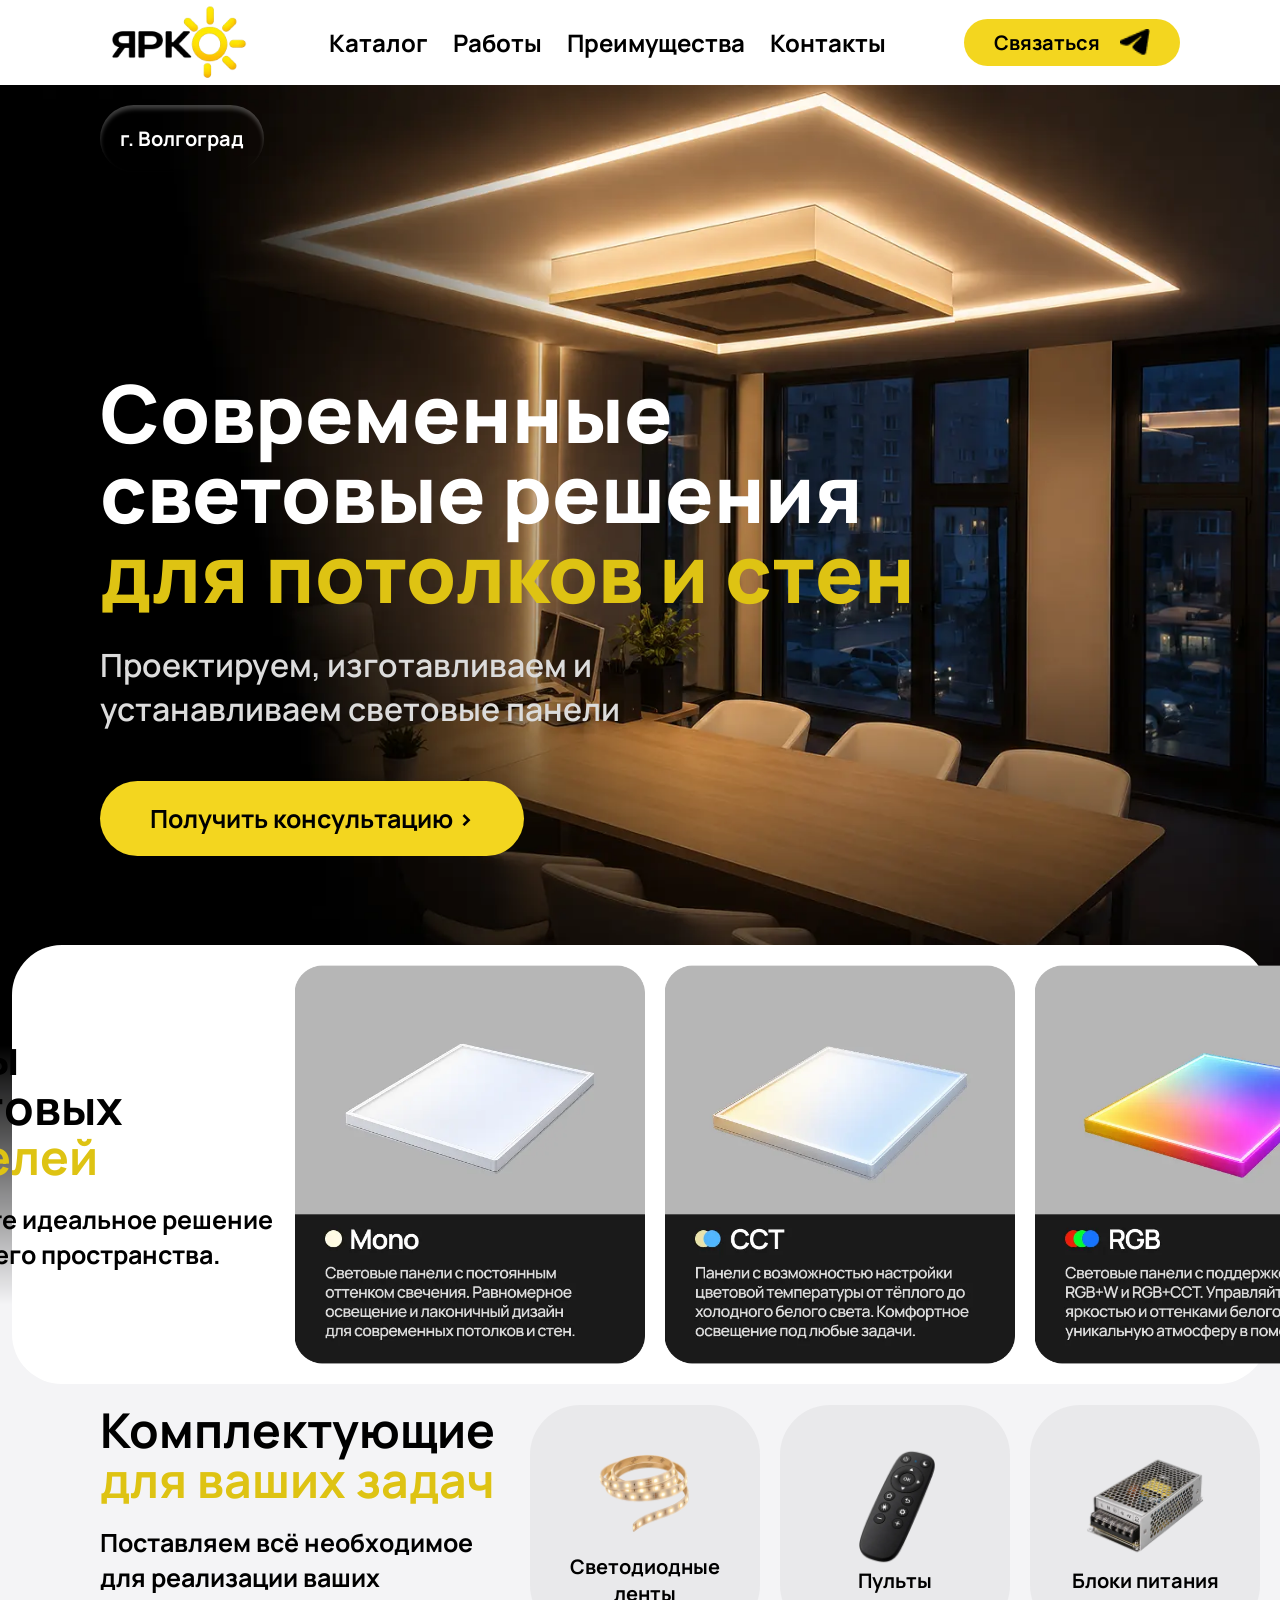
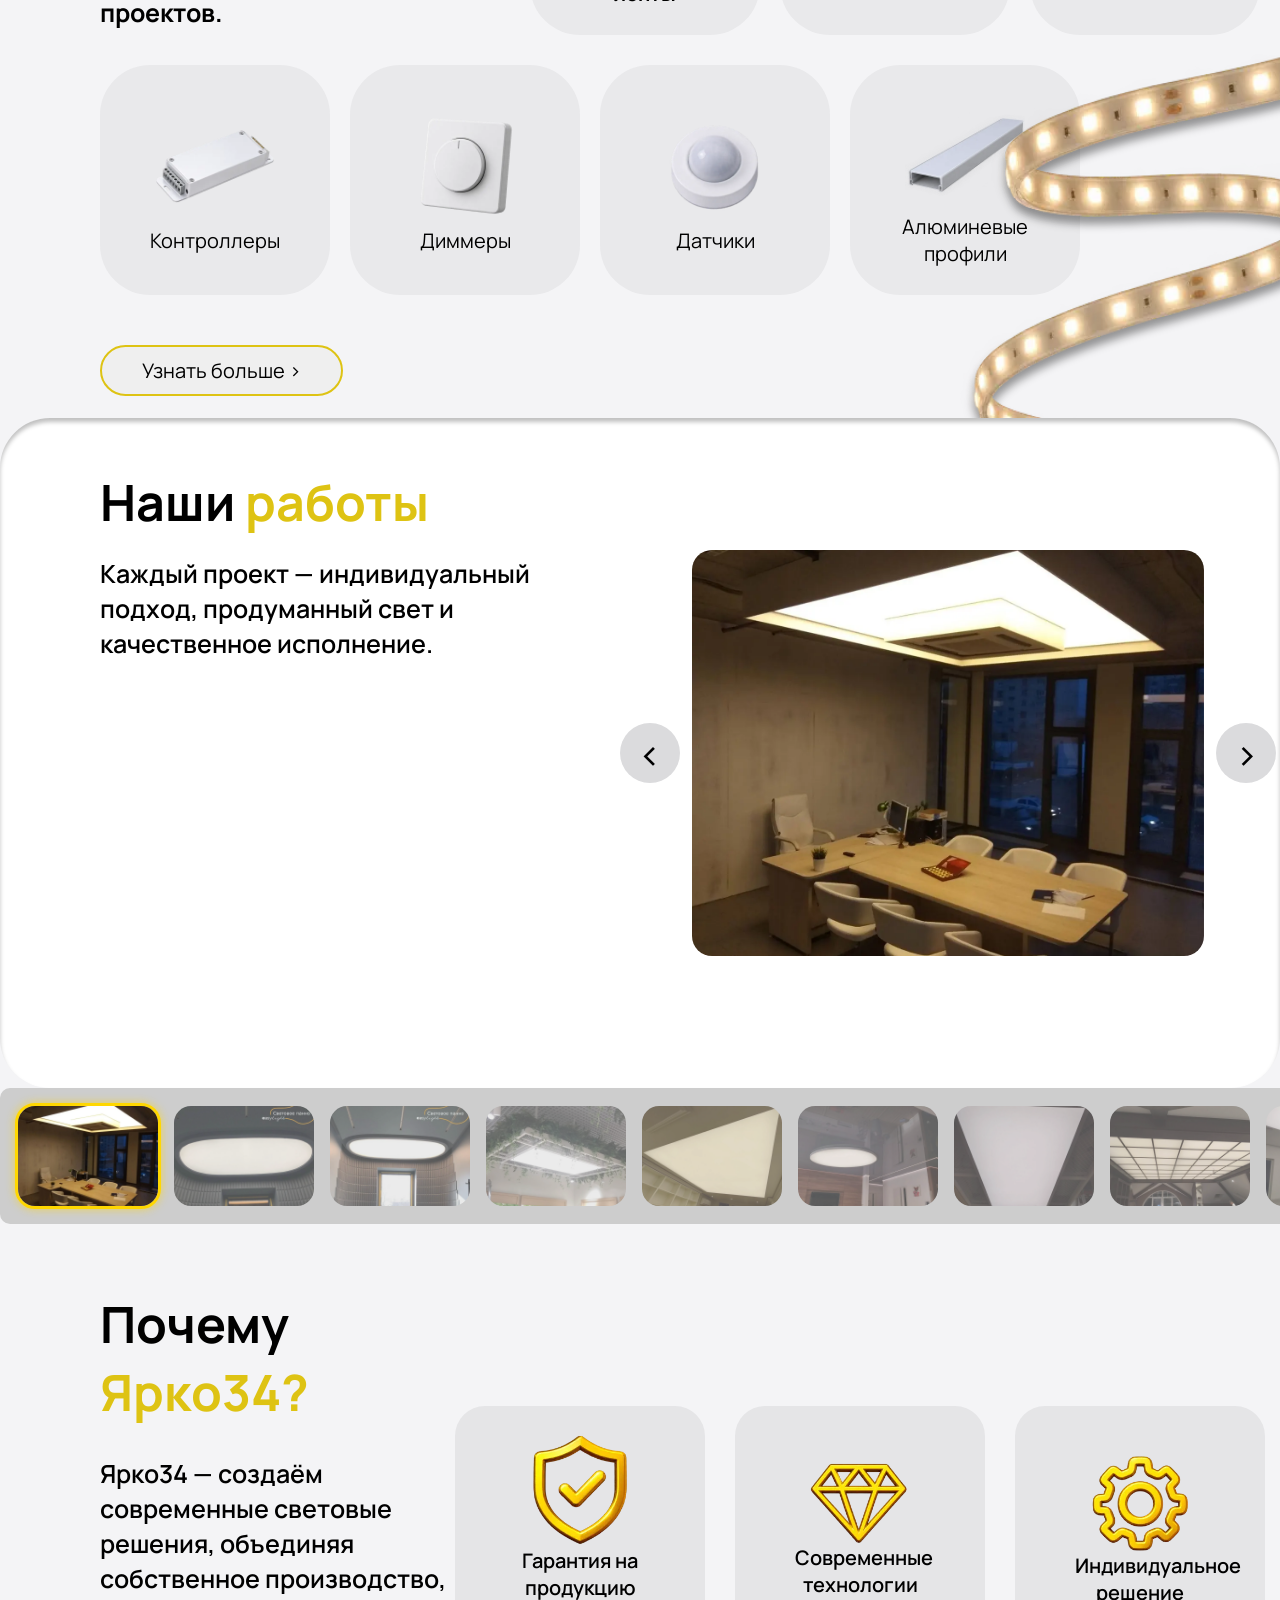
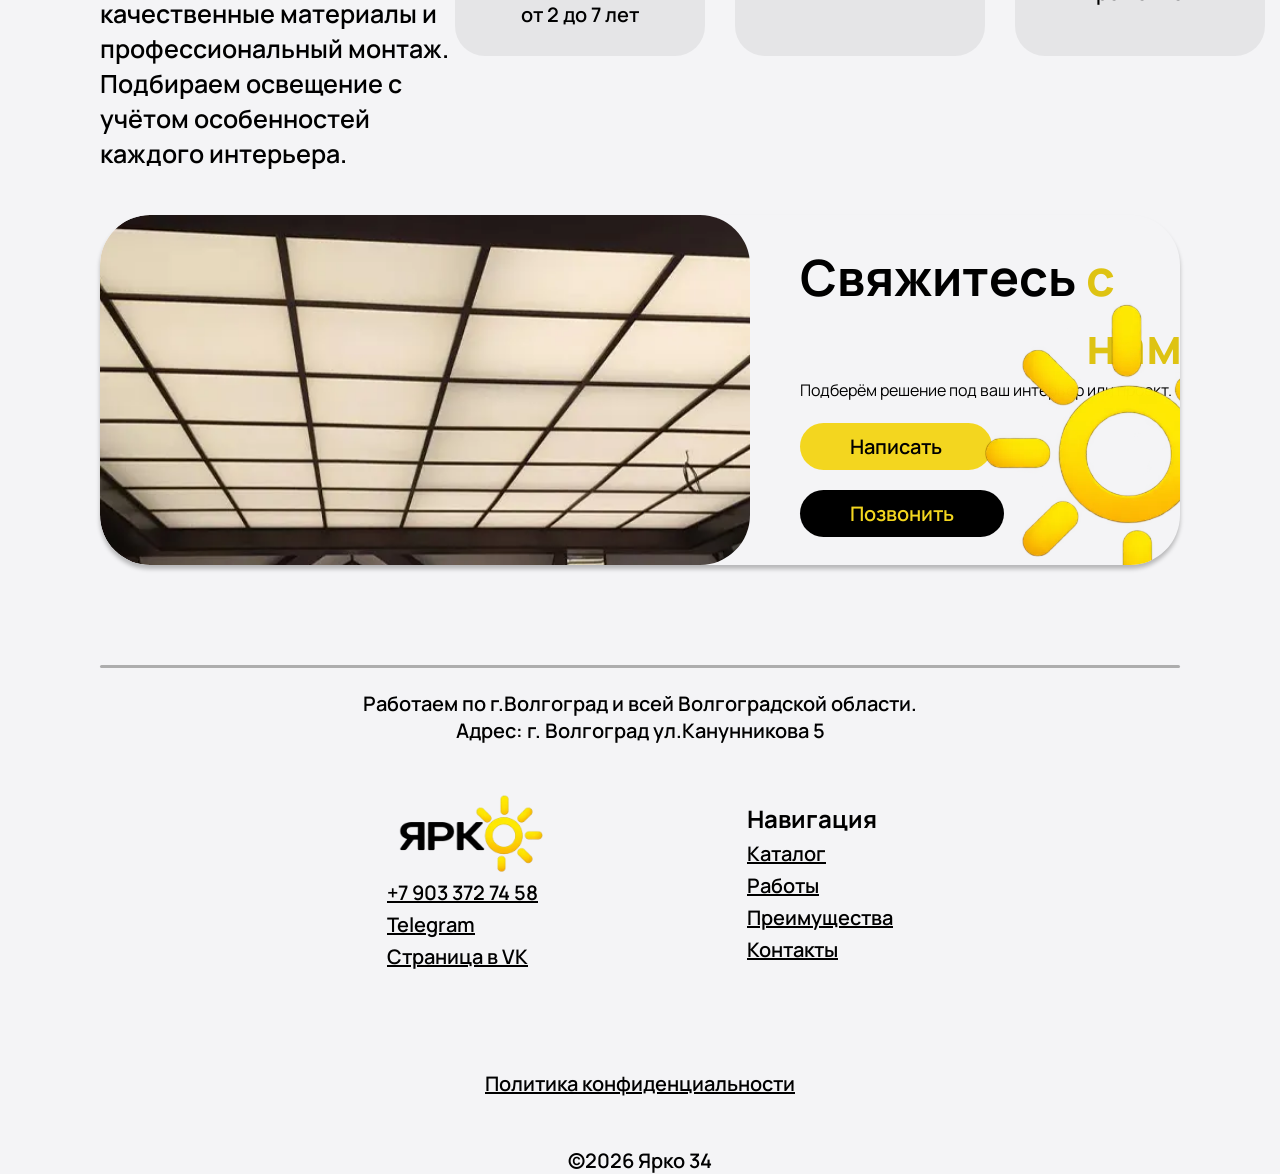
==== index.html @ 02975ef4 "Add files via upload" ====
<!DOCTYPE html>
<html lang="en">
<head>
    <meta charset="UTF-8">
    <meta name="viewport" content="width=device-width, initial-scale=1.0">
    <link rel="stylesheet" href="css/style.css">
    <link rel="stylesheet" href="css/photoMaker.css">
    <link rel="stylesheet" href="css/modal.css">
    <link rel="stylesheet" href="https://cdnjs.cloudflare.com/ajax/libs/font-awesome/6.5.0/css/all.min.css">
    <title>Ярко</title>
</head>
<body>
    <div class="naviBar">
        <img src="mamka/logo.webp" alt="">
        <div class="selfer">
            <a href="#katalog">Каталог</a>
            <a href="#woork">Работы</a>
            <a href="#whyweeb">Преимущества</a>
            <a href="#contact">Контакты</a>
        </div>
        <a onclick="openModal()" style="text-decoration: none;"><button class="svaz"><p>Связаться</p><img src="mamka/telega.webp" alt=""></button></a>
    </div>

    <div class="naviPhone">
        <img src="mamka/logo.webp" alt="">
        <div style="display: flex; align-items: center; gap: 10px;">
            <a onclick="openModal()" style="text-decoration: none;"><button class="svaz"><p>Связаться</p><img src="mamka/telega.webp" alt=""></button></a>
            <button class="burger" onclick="document.getElementById('m').classList.add('open')">
                <span></span><span></span><span></span>
            </button>
        </div>
    </div>
    <div id="m" onclick="if(event.target===this) this.classList.remove('open')">
    <div class="menu">
        <span class="x" onclick="document.getElementById('m').classList.remove('open')">✕</span>
        <a href="#katalog">Каталог</a>
        <a href="#woork">Работы</a>
        <a href="#whyweeb">Преимущества</a>
        <a href="#contact">Контакты</a>
    </div>
    </div>


    <div class="bannerContent">
        <img src="mamka/banner.webp" alt="" class="bnr" id="pcc">
        <img src="mamka/bannerPhone.webp" alt="" class="bnr" id="siphone">
        <div class="gorood">г. Волгоград</div>
        <div class="contentBoxBanner">
            <h1>Современные световые решения <h1 style="color: #DEC313;">для потолков и стен</h1></h1>
            <p class="miniPeka">Проектируем, изготавливаем и устанавливаем световые панели</p>
            <a onclick="openModal()" style="text-decoration: none;"><button class="getConsult">Получить консультацию ></button></a>
        </div>
    </div>
    <div class="gradiENT">
        <div class="lightPanele">
            <div class="txt">
                <h2 id="pcPanel">Виды световых <h2 style="color: #DEC313;" id="pcPanel">панелей</h2></h2>
                <div class="phonePanele"><h2>Виды световых <h2 style="color: #DEC313;">панелей</h2></h2></div>
                <p>Выберите идеальное решение для вашего пространства.</p>
                <div class="linee"></div>
            </div>
            <div class="product" id="pcc">
                <img src="mamka/mono.webp" alt="">
                <img src="mamka/cct.webp" alt="">
                <img src="mamka/rgb.webp" alt="">
            </div>
            <div class="product" id="siphone">
                <button class="product-arrow product-prev" onclick="slideProduct(-1)">‹</button>

                <div class="product-window">
                    <img src="mamka/mono.webp" alt="" class="product-slide active">
                    <img src="mamka/cct.webp" alt="" class="product-slide">
                    <img src="mamka/rgb.webp" alt="" class="product-slide">
                </div>

                <div class="product-dots">
                    <span class="product-dot active" onclick="goProduct(0)"></span>
                    <span class="product-dot" onclick="goProduct(1)"></span>
                    <span class="product-dot" onclick="goProduct(2)"></span>
                </div>

                <button class="product-arrow product-next" onclick="slideProduct(1)">›</button>
            </div>
        </div>
    </div>
    <div class="brbrPatapim" id="katalog"></div>
    

    <div class="cardochkaLine1" id="pcc">
        <div class="textusCard" id="katalog">
            <h2>Комплектующие <h2 style="color: #DEC313;">для ваших задач</h2></h2>
            <p>Поставляем всё необходимое для реализации ваших проектов.</p>
        </div>


        <div class="cardLine">
            <div class="card">
                <img src="mamka/card/lenta.webp" alt="">
                <p>Светодиодные ленты</p>
            </div>
            <div class="card">
                <img src="mamka/card/pult.webp" alt="">
                <p>Пульты</p>
            </div>
            <div class="card">
                <img src="mamka/card/powerBlock.webp" alt="">
                <p>Блоки питания</p>
            </div>
        </div>
    </div>
    <div class="otherCard" id="pcc">
        <div class="cards">
            <div class="card">
                <img src="mamka/card/controller.webp" alt="">
                <p>Контроллеры</p>
            </div>
            <div class="card">
                <img src="mamka/card/dimmer.webp" alt="">
                <p>Диммеры</p>
            </div>
            <div class="card">
                <img src="mamka/card/sensor.webp" alt="">
                <p>Датчики</p>
            </div>
            <div class="card">
                <img src="mamka/card/alumProfile.webp" alt="">
                <p>Алюминевые профили</p>
            </div>
        </div>
        <img src="mamka/lentaDecor.webp" alt="" class="decorLight" style="z-index: 1;">
    </div>
    <a onclick="openModal()" id="pcc"><button class="showMoree">Узнать больше ></button></a>





    <div class="cardochkaLine1" id="siphone">
        <div class="textusCard" id="katalog">
            <h2>Комплектующие <h2 style="color: #DEC313;">для ваших задач</h2></h2>
            <p>Поставляем всё необходимое для реализации ваших проектов.</p>
        </div>


        <div class="cardLine">
            <div class="card">
                <img src="mamka/card/lenta.webp" alt="">
                <p>Светодиодные ленты</p>
            </div>
            <div class="card">
                <img src="mamka/card/pult.webp" alt="">
                <p>Пульты</p>
            </div>
            <div class="card">
                <img src="mamka/card/powerBlock.webp" alt="">
                <p>Блоки питания</p>
            </div>
            <div class="card">
                <img src="mamka/card/controller.webp" alt="">
                <p>Контроллеры</p>
            </div>
            <div class="card">
                <img src="mamka/card/dimmer.webp" alt="">
                <p>Диммеры</p>
            </div>
            <div class="card">
                <img src="mamka/card/sensor.webp" alt="">
                <p>Датчики</p>
            </div>




        </div>
        <div class="bottomBTN">
            <div class="card">
                <img src="mamka/card/alumProfile.webp" alt="">
                <p class="alPro">Алюминиевые профили</p>
            </div>
            <div class="showMoreeBTN"><a onclick="openModal()">Узнать больше ></a></div>
        </div>
    </div>





    <br>
    <br>
    <div class="usWork" style="z-index: 2;" id="woork">
        <div class="usWorksAndPhotos">
            <div class="uwo">
                <p>Наши</p>
                <p style="color: #DEC313;">работы</p>
            </div>
            <p class="abt">Каждый проект — индивидуальный подход, продуманный свет и качественное исполнение.</p>
        </div>
        <div class="viewer">
            <button class="arrow" id="prev">‹</button>
            <div class="main-wrap">
                <img class="main" id="mainImg" src="" alt="">
            </div>
            <button class="arrow" id="next">›</button>
        </div>
    </div>


    <div class="thumbs" id="thumbs"></div>

    <div class="fullscreen" id="fullscreen">
        <img id="fullImg" src="" alt="">
    </div>


    <br>
    <br>
    <br>
    <div class="mrOtstup">
        <div class="whyWee" id="whyweeb">
            <h2>Почему<h2 style="color: #DEC313;">Ярко34?</h2></h2>
            <p class="abot">Ярко34 — создаём современные световые решения, объединяя собственное производство, качественные материалы и профессиональный монтаж. Подбираем освещение с учётом особенностей каждого интерьера.</p>
        </div>
        <div class="cardWhyWee">
            <div class="scred">
                <img src="mamka/garant.webp" alt="">
                <p>Гарантия на продукцию от 2 до 7 лет</p>
            </div>
            <div class="scred">
                <img src="mamka/tech.webp" alt="">
                <p>Современные технологии</p>
            </div>
            <div class="scred">
                <img src="mamka/individual.webp" alt="">
                <p>Индивидуальное решение</p>
            </div>
        </div>
    </div>
    <br>
    <br>
    <div class="mrOtstup">
        <div class="callMee">
            <img src="mamka/callMEE.webp" alt="" class="callMeBaby">
            <div class="contentCall">
                <div class="uwoClone">
                    <p>Свяжитесь</p>
                    <p style="color: #DEC313;">с нами</p>
                </div>
                <p class="bombolelo">Подберём решение под ваш интерьер или проект.</p>
                <br>
                <div class="btns">
                    <a href="@yarko34"><button class="write">Написать</button></a>
                    <a href="tel:+79033727458"><button class="call">Позвонить</button></a>
                </div>
                <img src="mamka/sun.webp" alt="" class="sunny">
            </div>
        </div>
    </div>
    <hr class="her">
    <br>
    <p class="central">Работаем  по  г.Волгоград  и  всей  Волгоградской области.</p>
    <p class="central">Адрес: г. Волгоград ул.Канунникова 5</p>
    <div class="footer" id="contact">
        <div class="stolb1">
            <img src="mamka/logo.webp" alt="">
            <a href="tel:+79033727458">+7  903 372 74 58</a>
            <a href="@yarko34">Telegram</a>
            <a href="https://vk.ru/yarko34">Страница в VK</a>
        </div>
        <div class="stolb1">
            <h2>Навигация</h2>
            <a href="#katalog">Каталог</a>
            <a href="#woork">Работы</a>
            <a href="#whyweeb">Преимущества</a>
            <a href="#contact">Контакты</a>
        </div>
    </div>
    <a href="" class="policy">Политика конфиденциальности</a>
    <p class="central">©2026  Ярко 34</p>

</body>
</html>

<script src="js/photos.js"></script>
<script src="js/modal.js"></script>

<!-- Модалка -->
<div id="modal" onclick="if(event.target===this) closeModal()" class="sasa">
    <div class="modal-box">
      <button onclick="closeModal()" class="close">x</button>
        <a href="https://t.me/ваш_ник" target="_blank" class="btn tg">Telegram<i class="fa-brands fa-telegram"></i></a>
        <a href="https://max.ru/ваш_ник" target="_blank" class="btn max">MAX<i class="fa-solid fa-comment-sms"></i></a>
        <a href="tel:+79001234567" class="btn phone">Позвонить<i class="fa-solid fa-phone"></i></a>
  </div>
</div>

<script>
let productIndex = 0;

function updateProduct() {
  const slides = document.querySelectorAll('.product-slide');
  const dots = document.querySelectorAll('.product-dot');
  const total = slides.length;

  slides.forEach((s, i) => s.classList.toggle('active', i === productIndex));
  dots.forEach((d, i) => d.classList.toggle('active', i === productIndex));

  document.querySelector('.product-prev').disabled = productIndex === 0;
  document.querySelector('.product-next').disabled = productIndex === total - 1;
}

function slideProduct(dir) {
  const total = document.querySelectorAll('.product-slide').length;
  productIndex += dir;
  if (productIndex < 0) productIndex = 0;
  if (productIndex > total - 1) productIndex = total - 1;
  updateProduct();
}

function goProduct(i) {
  productIndex = i;
  updateProduct();
}
</script>
---- css/style.css ----
@import url('https://fonts.googleapis.com/css2?family=Manrope:wght@200..800&display=swap');

html, body{
    overflow-x: hidden;
    background-color: #F4F4F6;
    scroll-behavior: smooth;
}

*{
    font-family: "Manrope", sans-serif;
    margin: 0;
    padding: 0;
}

.selfer {
  display: flex;
  flex-wrap: wrap;
  justify-content: space-between;
  gap: 25px;
}

.selfer a{
    font-size: 24px;
    font-weight: 700;
    color: black;
    text-decoration: none;
    display: block;
    box-sizing: border-box;
    transition: all 0.3s;
}

.selfer a:hover{
    color: #958419;
}

.naviBar{
    background-color: white;
    display: flex;
    justify-content: space-between;
    align-items: center;
    padding: 5px 100px;
}

.naviBar img{
    width: 150px;
}

.svaz{
    background-color: #F3D61F;
    color: black;
    display: flex;
    align-items: center;
    gap: 20px;
    font-size: 20px;
    font-weight: 700;
    border: none;
    padding: 10px 30px;
    border-radius: 50px;
    transition: all 0.3s;
    cursor: pointer;
}

.svaz:hover{
    background-color: #d5bd1c;
}

.svaz img{
    width: 30px;
}

.bnr{
    width: 100%;
    display: block;
}

.bannerContent{
    position: relative;
}

.gorood{
    position: absolute;
    top: 20px;
    left: 100px;
    color: white;
    /* border: 0.1px #DCDCDC solid; */
    border-radius: 50px;
    font-size: 20px;
    font-weight: 700;
    padding: 20px;
    box-shadow: 0px 4px 4px 0px #FFFFFF40 inset;

}

.contentBoxBanner{
    width: 900px;
    position: absolute;
    top: 30%;
    padding: 0 100px;
}

.contentBoxBanner h1{
    color: white;
    font-size: 80px;
    font-weight: 800;
    line-height: 80px;
}


.miniPeka{
    margin-top: 30px;
    color: #DCDCDC;
    font-size: 32px;
    font-weight: 600;
    width: 600px;

}


.getConsult{
    margin-top: 50px;
    background-color: #F3D61F;
    font-size: 25px;
    font-weight: 700;

    color: black;
    display: flex;
    align-items: center;
    gap: 20px;
    border: none;
    padding: 20px 50px;
    border-radius: 50px;
    transition: all 0.3s;
    cursor: pointer;
}

.getConsult:hover{
    background-color: #cbb31a;
}


.gradiENT{
    position: relative;
    background: linear-gradient(to bottom, #000 0%, transparent 100%);
    height: 200px;
    padding: 30px;
}


.lightPanele{
    position: absolute;
    display: flex;
    align-items: center;
    justify-content: center;
    padding: 20px;
    width: 95%;
    top: -100px;
    left: 50%;
    transform: translate(-50%);
    background-color: white;
    box-shadow: 0px 4px 4px 0px #FFFFFF40 inset;
    border-radius: 50px;
}


.txt p{
    color: black;
    font-size: 25px;
    font-weight: 700;
    width: 400px;
    margin-top: 20px;
}

.txt h2{
    line-height: 50px;
    width: 300px;
    color: black;
    font-size: 48px;
    font-weight: 700;
}


.product{
    display: flex;
    gap: 20px;
}

.product img{
    height: 85%;
    /* border-radius: 50px; */
}

.linee{
    margin-top: 20px;
    width: 100px;
    background-color: #DEC313;
    height: 5px;
}

.cardochkaLine1{
    display: flex;
    margin-bottom: 30px;
    /* gap: 100px; */
    /* justify-content: center; */
}

.textusCard{
    margin-left: 100px;
    width: 500px;
}

.textusCard p{
    color: black;
    font-size: 25px;
    font-weight: 700;
    width: 400px;
    margin-top: 20px;
}

.textusCard h2{
    line-height: 50px;
}

.cardochkaLine1 h2{
    width: 400px;
    font-size: 48px;
    font-weight: 700;
}

.cardochkaLine1 p{
    width: 400px;
    font-size: 25px;
    font-weight: 700;
}


.cardLine{
    display: flex;
    /* margin-left: 100px; */
}

.card img{
    width: 120px;
}

.card{
    margin-right: 20px;
    width: 230px;
    height: 230px;
    background: #68686812;
    border-radius: 50px;
    display: flex;
    flex-direction: column;
    justify-content: center;
    align-items: center;
    transition: all 0.3s;
    cursor: pointer;
}

.card:hover{
    background: #68686838;
}


.card p{
    width: 160px;
    text-align: center;
    font-size: 20px;
    align-items: center;
}


.otherCard{
    display: flex;
    position: relative;
    margin-left: 100px;
}
.cards{
    display: flex;
}

.decorLight{
    filter: drop-shadow(0px 8px 4px rgba(0, 0, 0, 0.4));
    position: absolute;
    width: 500px;
    height: 500px;
    right: -100px;
    top: -100px;
}

.showMoree{
    margin-top: 50px;
    margin-left: 100px;
    border: 2px solid #DEC313;
    font-size: 20px;
    padding: 10px 40px;
    border-radius: 50px;
    transition: all 0.3s;
    cursor: pointer;
}

.showMoree:hover{
    background-color: #DEC313;
}

.usWork{
    position: relative; /* обязательно */
    box-shadow: 0px 4px 4px 0px #00000040 inset;
    border-radius: 50px;
    width: 100%;
    background-color: white;
    display: flex;
    justify-content: space-between;
}



.uwo{
    display: flex;
    gap: 10px;
    margin-left: 100px;
    margin-bottom: 20px;
    margin-top: 50px;
}
.uwoClone{
    display: flex;
    gap: 10px;
}

.abt{
    width: 500px;
    margin-left: 100px;
    font-weight: 600;
    font-size: 25px;
}

.uwo p, .uwoClone p{
    font-size: 50px;
    font-weight: 700;
}

.mrOtstup{
    margin: 0 100px;
    display: flex;
    align-items: center;
    justify-content: space-between;
}

.whyWee h2{
    font-size: 50px;
    font-weight: 700;
}


.abot{
    width: 355px;
    font-size: 25px;
    font-weight: 600;
    margin-top: 30px;
}

.cardWhyWee{
    display: flex;
    gap: 30px;
}


.scred{
    background:#E5E5E7;
    width:250px;height:250px;
    border-radius:30px;padding:10px;
    box-sizing:border-box;
    display:flex;flex-direction:column;
    justify-content:center;align-items:center;
}
.scred img{width:100px}
.scred p{width:130px;font-size:20px;font-weight:600;text-align:center;margin:0}


.callMeBaby{
    width: 650px;
    height: 350px;
    border-radius: 50px;
}


.write{
    background-color: #F3D61F;
    color: black;
    border-radius: 30px;
    font-size: 20px;
    font-weight: 600;
    padding: 10px 50px;
    border: none;
    transition: all 0.3s;
    cursor: pointer;
}

.call{
    background-color: black;
    color: #F3D61F;
    border-radius: 30px;
    font-size: 20px;
    font-weight: 600;
    padding: 10px 50px;
    border: none;
    transition: all 0.3s;
    cursor: pointer;
}

.write:hover{
    background-color: #dfc620;
}

.call:hover{
    background-color: rgb(68, 68, 68);
}




.btns{
    display: inline-flex;
    flex-direction: column;
    gap: 20px;
}

.sunny{
    width: 200px;
    position: absolute;
    right: 0;
    bottom: 0;
}

.callMee{
    position: relative;
    width: 100%;
    overflow: hidden;
    box-shadow: 0px 4px 4px 0px #00000040;
    display: flex;
    padding: 0;
    align-items: center;
    border-radius: 50px;
    gap: 50px;
}

.bombolelo p{
    font-size: 20px;
    font-weight: 600;
    width: 300px;
}

.her{
    margin: 100px;
    height: 3px;
    background-color: #8A8A8AAB;
    border-radius: 10px;
    border: none;
    margin-top: 100px;
    margin-bottom: 0;
}

.central{
    text-align: center;
    font-size: 20px;
    font-weight: 600;
}


.footer{
    justify-content: center;
    align-items: center;
    display: flex;
    gap: 200px;
    margin-top: 50px;
}

.stolb1{
    display: flex;
    flex-direction: column;
    gap: 5px;
}

.stolb1 img{
    width: 160px;
}

.stolb1 a{
    color: black;
    font-size: 20px;
    font-weight: 600;
}

.policy{
    margin-top: 100px;
    margin-bottom: 50px;
    font-size: 20px;
    font-weight: 600;
    text-align: center;
    color: black;
    display: block;
}





.burger {
  background: none; border: none; cursor: pointer;
  display: flex; flex-direction: column; gap: 5px; padding: 8px;
}
.burger span {
  display: block; width: 28px; height: 3px;
  background: #222; border-radius: 2px;
}

#m {
  position: fixed; inset: 0; background: rgba(0,0,0,.5);
  display: flex; justify-content: flex-end; z-index: 999;
  opacity: 0; visibility: hidden; transition: .3s;
}
#m.open { opacity: 1; visibility: visible; }

.menu {
  width: 70%; max-width: 300px; height: 100%;
  background: #fff; padding: 20px; box-sizing: border-box;
  display: flex; flex-direction: column; gap: 16px;
  transform: translateX(100%); transition: transform .3s;
}
#m.open .menu { transform: translateX(0); }

.menu a { text-decoration: none; color: #222; font-size: 20px; }
.x { align-self: flex-end; font-size: 28px; cursor: pointer; }

.naviPhone{
    display: none;
    align-items: center;
    justify-content: space-between;
    padding: 3px 30px;
}

.bugaga{
    font-size: 30px;
}

#siphone{
    display: none;
}

.phonePanele{
    display: none;
}

#productMob{
    display: none;
}

.brbrPatapim{
    padding-bottom: 100px;
}

@media (min-width: 769px) {
    .product img{
        width: 350px;
    }
}


@media (max-width: 768px) {
    .naviBar{
        display: none;
    }
    #productMob{
        display: block;
    }
    .naviPhone{
        display: flex;

    }
    .phonePanele{
        display: flex;
    }

    #pcPanel{
        display: none;
    }
    .naviPhone img{
        width: 80px;
        height: 40px;
    }
    .svaz{
        gap: 5px;
        font-size: 15px;
        font-weight: 700;
        padding: 5px 30px;
        border-radius: 50px;
    }

    .svaz img{
        width: 15px;
        height: 15px;
    }
    #siphone{
        display: block;
    }
    #pcc{
        display: none;
    }
    .contentBoxBanner{
        position: absolute;
        width: 350px;
        top: 30%;
        padding: 0 30px;
    }

    .contentBoxBanner h1{
        font-size: 32px;
        font-weight: 800;
        line-height: 33px;
    }

    .contentBoxBanner p{
        margin-top: 10px;
        font-size: 16px;
        width: 260px;
    }

    .gorood{
        position: absolute;
        top: 20px;
        left: 30px;
        border-radius: 50px;
        font-size: 12px;
        font-weight: 700;
        padding: 10px 20px;
        background: #0000007e;
    }

    .gradiENT{
        background: linear-gradient(to bottom, #000 0%, transparent 100%);
        height: 500px;
        padding: 30px;
    }

    .lightPanele{
        padding: 20px;
        width: 95%;
        top: 100px;
        left: 50%;
        transform: translate(-50%);
    }

    .getConsult{
        font-size: 15px;
        position: absolute;
        z-index: 100;
        font-weight: 700;
        padding: 10px 30px;
    }

    .lightPanele{
        padding: 25px 20px;
        padding: 20px;
        width: 80%;
        top: 100px;
        left: 50%;
        display: block;
    }


    .txt h2{
        width: 100%;
        font-size: 20px;
        display: flex;
        font-weight: 700;
    }






    .txt p{
        font-size: 14px;
        font-weight: 700;
        width: 150px;
        margin-top: 5px;
        margin-bottom: 20px;
    }

    .linee{
        display: none;
    }


    .decorLight{
        display: none;
    }

    .product {
        display: flex;
        align-items: center;
        gap: 12px;
    }

    .product-window {
        position: relative;
        flex: 1;
        height: 400px;
    }

    .product-slide {
        position: absolute;
        inset: 0;
        width: 100%;
        height: 100%;
        object-fit: contain;
        opacity: 0;
        visibility: hidden;
        transition: opacity .35s ease, visibility .35s ease;
    }

    .product-slide.active {
        opacity: 1;
        visibility: visible;
    }

    .product-arrow {
        flex: 0 0 auto;
        width: 44px;
        height: 44px;
        border: none;
        border-radius: 50%;
        background: #222;
        color: #fff;
        font-size: 26px;
        line-height: 1;
        cursor: pointer;
        transition: background .2s, opacity .2s;
    }
    .product-arrow:hover { background: #444; }
    .product-arrow:disabled { opacity: .3; cursor: default; }

    .product-prev{
        position: absolute;
        z-index: 1000;
        left: 0;
        top: 55%;
    }


    .product-next{
        position: absolute;
        z-index: 1000;
        right: 0;
        top: 55%;
    }




    /* Точки */
    .product-dots {
        display: flex;
        justify-content: center;
        gap: 10px;
        margin-top: 14px;
    }
    .product-dot {
        width: 12px;
        height: 12px;
        border-radius: 50%;
        background: #ccc;
        cursor: pointer;
        transition: background .25s, transform .25s;
    }
    .product-dot.active {
        background: #222;
        transform: scale(1.25);
    }

    .brbrPatapim{
        padding-bottom: 200px;
    }


    .textusCard{
        margin-left: 30px;
        width: 200px;
    }

    .textusCard p{
        font-size: 15px;
        font-weight: 700;
        width: 230px;
        margin-top: 20px;
    }

    .textusCard h2{
        font-size: 25px;
        line-height: 27px;
    }

    .cardochkaLine1{
        display: block;
        margin-bottom: 30px;
    }

    .cardLine{
        margin-top: 20px;
        margin-left: 25px;
        display: flex;
        flex-wrap: wrap;
        justify-content: center;
    }



    .card{
        margin-bottom: 20px;
        width: 160px;
        height: 160px;
        border-radius: 20px;
    }

    .card img{
        width: 120px;
    }

    .card:hover{
        background: #68686838;
    }


    .card p{
        width: 130px;
        text-align: center;
        font-size: 15px;
    }


    .moree{
        width: 160px;
        gap: 0;
        margin-left: 30px;
        display: flex;
        justify-content: center;
    }

    .showMoreParrent{
        width: 160px;
        height: 160px;
        background-color: red;
        
    }

    .bottomBTN {
        display: flex;
        margin: 0 30px;
        align-items: flex-end;
        gap: 3px;
    }

    .alPro{
        padding-bottom: 20px;
    }

    .showMoreeBTN {
        display: inline-block;
        border: 2px solid #DEC313;
        font-size: 15px;
        padding: 5px 12px;
        border-radius: 50px;
        transition: all 0.3s;
        margin-bottom: 8px;
    }


    .uwo p, .uwoClone p{
        font-size: 25px;
        line-height: 27px;
    }

    .abt{
        font-size: 15px;
        font-weight: 700;
        width: 230px;
        margin-left: 30px;
        margin-top: 20px;
    }

    .uwo{
        padding-top: 50px;
        margin-left: 30px;
    }

    .usWork{
        position: relative; /* обязательно */
        box-shadow: 0px 4px 4px 0px #00000040 inset;
        border-radius: 50px;
        width: 100%;
        background-color: white;
        display: block;
        justify-content: space-between;
    }

    .whyWee h2{
        font-size: 25px;
        font-weight: 700;
    }


    .mrOtstup{
        margin: 0px 30px;
        display: block;
    }

    .abot{
        width: 355px;
        font-size: 15px;
        font-weight: 600;
        margin-top: 20px;
    }

    .cardWhyWee{
        display: flex;
        gap: 5px;
        margin-top: 50px;
    }
    
    .scred{
        background-color: #17171833;
        width: 110px;
        height: 110px;
        padding: 10px;
    }

    .scred img{
        width: 30px;
        height: 30px;
    }

    .scred p{
        font-size: 10px;
        width: 90px;
    }

    .callMee{
        width: 100%;
        padding: 10px;
        border-radius: 50px;
    }
    

    .callMeBaby{
        display: none;
    }

    .sunny{
        width: 100px;
    }

    .write{
        border-radius: 30px;
        font-size: 15px;
        font-weight: 600;
        padding: 10px 50px;
    }

    .call{
        border-radius: 30px;
        font-size: 15px;
        font-weight: 600;
        padding: 10px 50px;
    }

    .contentCall{
        margin-left: 20px;
        margin-top: 20px;
    }

    .bombolelo{
        font-size: 15px;
    }

    .btns{
        margin-top: 30px;
        display: inline-flex;
        flex-direction: column;
        gap: 5px;
        padding-bottom: 20px;
    }

    .her{
        margin-right: 30px;
        margin-left: 30px;
        margin-top: 100px;
    }

    .central{
        font-size: 15px;
        font-weight: 700;
    }

    .stolb1{
        gap: 5px;
    }

    .stolb1 img{
        width: 100px;
    }

    .stolb1 a{
        font-size: 15px;
        font-weight: 600;
    }

    .footer{
        gap: 50px;
        margin-top: 50px;
    }

}
---- css/photoMaker.css ----
.viewer {
    position: relative;
    display: flex;
    align-items: center;
    justify-content: center;
    gap: 12px;
    padding: 20px;
}

.main-wrap {
    width: 40vw;
    max-width: 1200px;
    height: 70vh;
    display: flex;
    align-items: center;
    justify-content: center;
    overflow: hidden;
}

.main-wrap img.main {
    max-width: 100%;
    max-height: 100%;
    width: auto;
    height: auto;
    cursor: zoom-in;
    border-radius: 20px;
    object-fit: contain;
    transition: transform .2s;
}
.arrow {
    font-size: 40px;
    color: #000000;
    background-color: #DBDBDD;
    border: none;
    border-radius: 50%;
    width: 60px; height: 60px;
    cursor: pointer;
    user-select: none;
    transition: all 0.3s;
    flex-shrink: 0;
}

.arrow:hover{
    background-color: #c2c2c2;
}

.thumbs {
    display: flex;
    flex-wrap: nowrap;
    gap: 10px;
    padding: 15px;
    background: #CDCDCD;
    width: fit-content;
    max-width: 100%;
    margin: 0 auto;
    overflow-x: auto;
    border-radius: 10px;
}
.thumbs img {
    width: 140px;
    height: 100px;
    object-fit: cover;
    border-radius: 20px;
    cursor: pointer;
    opacity: .6;
    border: 3px solid transparent;
    transition: .2s;
    flex-shrink: 0;
}
.thumbs img:hover { opacity: 1; }
.thumbs img.active {
    opacity: 1;
    border-color: #ffd700;
    box-shadow: 0 0 10px rgba(255,215,0,.6);
}

.fullscreen {
    position: fixed;
    inset: 0;
    background: rgba(0,0,0,.95);
    display: none;
    align-items: center;
    justify-content: center;
    z-index: 9999;
    cursor: zoom-out;
}
.fullscreen.show { display: flex; }
.fullscreen img { max-width: 95vw; max-height: 95vh; object-fit: contain; }



@media (max-width: 768px) {
    .viewer {
        gap: 12px;
    }
    .main-wrap {
        width: 100%;
        max-width: 1200px;
        height: 70%;
    }

    .main-wrap img.main {
        max-width: 100%;
        max-height: 100%;
        border-radius: 20px;
    }

    .arrow {
        font-size: 20px;
        color: #000000;
        background-color: #DBDBDD;
        border: none;
        border-radius: 50%;
        width: 30px; height: 30px;
        cursor: pointer;
        user-select: none;
        transition: all 0.3s;
        flex-shrink: 0;
    }
}
---- css/modal.css ----
@import url('https://fonts.googleapis.com/css2?family=Manrope:wght@200..800&display=swap');

*{
    font-family: "Manrope", sans-serif;
    margin: 0;
    padding: 0;
}

#modal {
  position: fixed;
  inset: 0;
  background: rgba(0,0,0,.5);
  display: flex;
  align-items: center;
  justify-content: center;
  z-index: 999;
  opacity: 0;
  visibility: hidden;
  pointer-events: none;           /* клики не ловит, когда закрыта */
  transition: opacity .3s ease, visibility .3s ease;
}
#modal.open {
  opacity: 1;
  visibility: visible;
  pointer-events: auto;           /* ловит клики, когда открыта */
}

.sasa{
  position: relative;
}

.modal-box {
  width: 50vw;        /* 50% ширины экрана */
  height: 50vh;       /* 50% высоты экрана */
  max-width: 90vw;
  max-height: 90vh;
  background: #fff;
  border-radius: 12px;
  padding: 24px;
  box-sizing: border-box;
  display: flex;
  flex-direction: column;
  gap: 12px;
  transform: scale(.9);
  transition: transform .3s ease;
}
#modal.open .modal-box {
  transform: scale(1);   /* плавное «выпрыгивание» */
}

.btn {
  padding: 14px;
  border-radius: 8px;
  color: #fff;
  text-align: center;
  text-decoration: none;
  font-weight: 600;
}
.tg    { background: #229ED9; transition: all 0.3s; }
.max   { background: #6C5CE7; transition: all 0.3s; }
.phone { background: #2ecc71; transition: all 0.3s; }

.tg:hover    { background: #1a79a5; }
.max:hover   { background: #473c96; }
.phone:hover { background: #1b7742; }

.close {
  position: absolute;
  background: none;
  border: none;
  border-radius: 50px;
  color: black;
  font-size: 25px;
  width: fit-content;
  padding: 10px;
  top: 5px;
  right: 5px;
  cursor: pointer;
}


.modal-box a{
    font-size: 25px;
}

.fa-solid, .fa-brands{
    margin-left: 20px;
}

.tg{
  margin-top: 50px;
}



@media (max-width: 768px) {
  .fa-solid, .fa-brands{
    margin-left: 20px;
  }

    
  .modal-box {
    width: 90%;        /* 50% ширины экрана */
    height: 50vh;       /* 50% высоты экрана */
    max-width: 90vw;
    max-height: 90vh;
    background: #fff;
    border-radius: 12px;
    padding: 24px;
    box-sizing: border-box;
    display: flex;
    flex-direction: column;
    gap: 12px;
    transform: scale(.9);
    transition: transform .3s ease;
  }

}
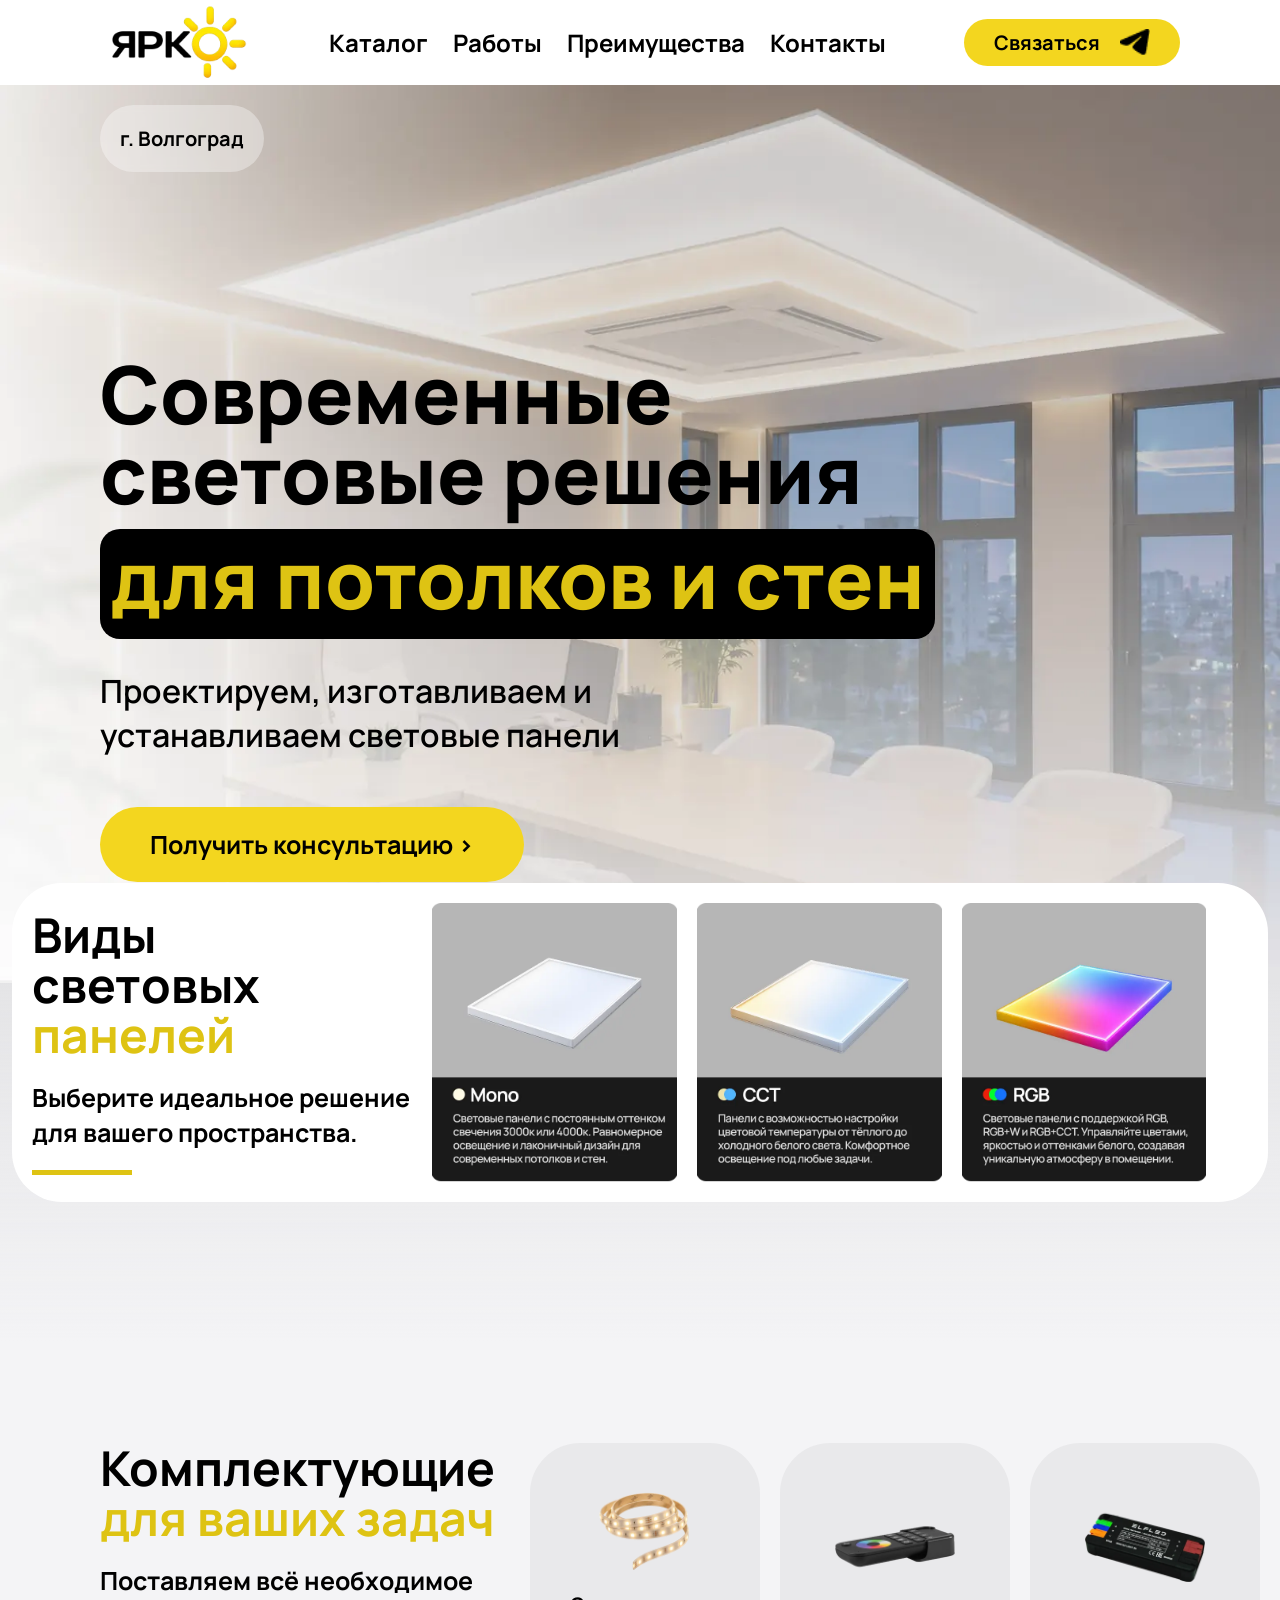
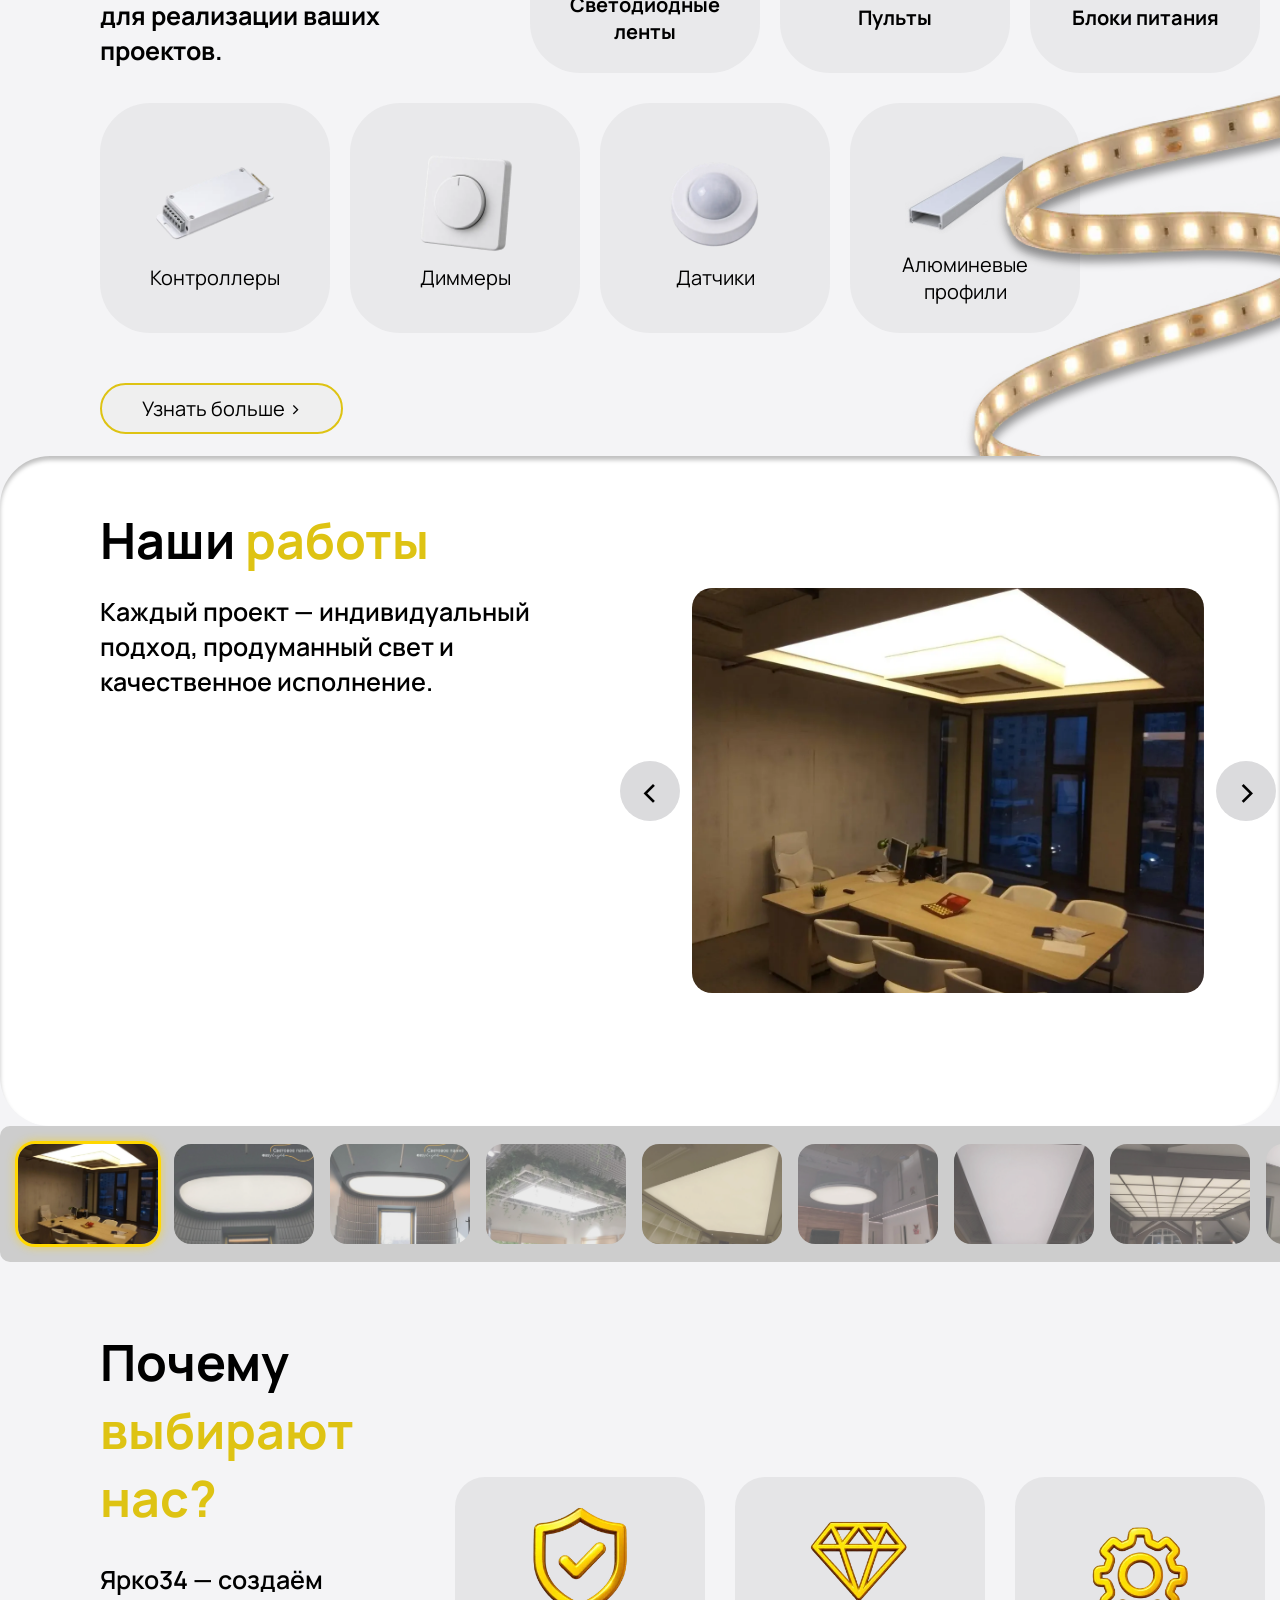
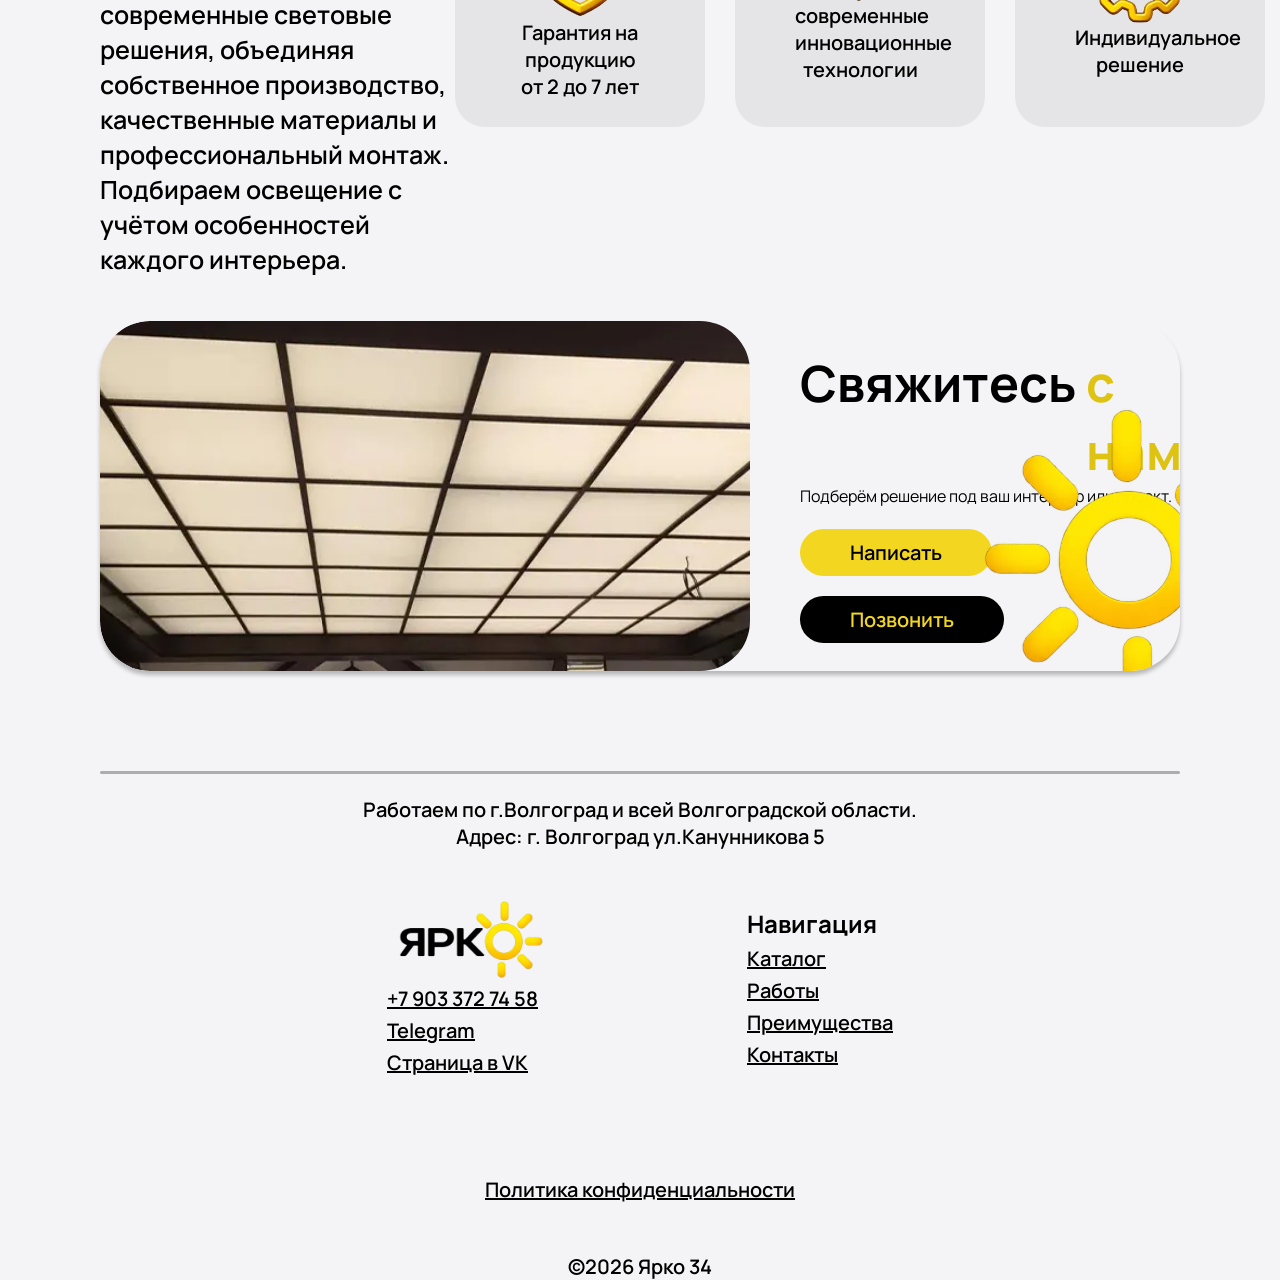
==== commit 1513efe3: "Add files via upload" ====
--- a/index.html
+++ b/index.html
@@ -46,15 +46,15 @@
         <img src="mamka/bannerPhone.webp" alt="" class="bnr" id="siphone">
         <div class="gorood">г. Волгоград</div>
         <div class="contentBoxBanner">
-            <h1>Современные световые решения <h1 style="color: #DEC313;">для потолков и стен</h1></h1>
+            <h1>Современные световые решения</h1> <h1 class="brbrTR" style="background-color: black; color: #DEC313; width: fit-content; padding: 10px; padding-bottom: 20px; border-radius: 20px; margin-top: 15px;">для потолков и стен</h1>
             <p class="miniPeka">Проектируем, изготавливаем и устанавливаем световые панели</p>
             <a onclick="openModal()" style="text-decoration: none;"><button class="getConsult">Получить консультацию ></button></a>
         </div>
     </div>
     <div class="gradiENT">
-        <div class="lightPanele">
+        <div class="lightPanele" id="katalog">
             <div class="txt">
-                <h2 id="pcPanel">Виды световых <h2 style="color: #DEC313;" id="pcPanel">панелей</h2></h2>
+                <h2 id="pcPanel">Виды световых <h2 style="color: #DEC313; margin-right: 5px;" id="pcPanel">панелей</h2></h2>
                 <div class="phonePanele"><h2>Виды световых <h2 style="color: #DEC313;">панелей</h2></h2></div>
                 <p>Выберите идеальное решение для вашего пространства.</p>
                 <div class="linee"></div>
@@ -83,11 +83,11 @@
             </div>
         </div>
     </div>
-    <div class="brbrPatapim" id="katalog"></div>
+    <div class="brbrPatapim"></div>
     
 
     <div class="cardochkaLine1" id="pcc">
-        <div class="textusCard" id="katalog">
+        <div class="textusCard">
             <h2>Комплектующие <h2 style="color: #DEC313;">для ваших задач</h2></h2>
             <p>Поставляем всё необходимое для реализации ваших проектов.</p>
         </div>
@@ -136,7 +136,7 @@
 
 
     <div class="cardochkaLine1" id="siphone">
-        <div class="textusCard" id="katalog">
+        <div class="textusCard">
             <h2>Комплектующие <h2 style="color: #DEC313;">для ваших задач</h2></h2>
             <p>Поставляем всё необходимое для реализации ваших проектов.</p>
         </div>
@@ -217,7 +217,7 @@
     <br>
     <div class="mrOtstup">
         <div class="whyWee" id="whyweeb">
-            <h2>Почему<h2 style="color: #DEC313;">Ярко34?</h2></h2>
+            <h2>Почему<h2 style="color: #DEC313;">выбирают нас?</h2></h2>
             <p class="abot">Ярко34 — создаём современные световые решения, объединяя собственное производство, качественные материалы и профессиональный монтаж. Подбираем освещение с учётом особенностей каждого интерьера.</p>
         </div>
         <div class="cardWhyWee">
@@ -227,7 +227,7 @@
             </div>
             <div class="scred">
                 <img src="mamka/tech.webp" alt="">
-                <p>Современные технологии</p>
+                <p>современные инновационные технологии</p>
             </div>
             <div class="scred">
                 <img src="mamka/individual.webp" alt="">
@@ -248,7 +248,7 @@
                 <p class="bombolelo">Подберём решение под ваш интерьер или проект.</p>
                 <br>
                 <div class="btns">
-                    <a href="@yarko34"><button class="write">Написать</button></a>
+                    <a onclick="openModal(true)"><button class="write">Написать</button></a>
                     <a href="tel:+79033727458"><button class="call">Позвонить</button></a>
                 </div>
                 <img src="mamka/sun.webp" alt="" class="sunny">
@@ -263,7 +263,7 @@
         <div class="stolb1">
             <img src="mamka/logo.webp" alt="">
             <a href="tel:+79033727458">+7  903 372 74 58</a>
-            <a href="@yarko34">Telegram</a>
+            <a href="https://t.me/yarko34">Telegram</a>
             <a href="https://vk.ru/yarko34">Страница в VK</a>
         </div>
         <div class="stolb1">
@@ -287,9 +287,9 @@
 <div id="modal" onclick="if(event.target===this) closeModal()" class="sasa">
     <div class="modal-box">
       <button onclick="closeModal()" class="close">x</button>
-        <a href="https://t.me/ваш_ник" target="_blank" class="btn tg">Telegram<i class="fa-brands fa-telegram"></i></a>
-        <a href="https://max.ru/ваш_ник" target="_blank" class="btn max">MAX<i class="fa-solid fa-comment-sms"></i></a>
-        <a href="tel:+79001234567" class="btn phone">Позвонить<i class="fa-solid fa-phone"></i></a>
+        <a href="https://t.me/yarko34" target="_blank" class="btn tg">Telegram<i class="fa-brands fa-telegram"></i></a>
+        <a href="https://max.ru/u/f9LHodD0cOK1H4Kurt722B8frM24HN_c6xOHuMnyUpBgXVfOYznF5wgs-fs" target="_blank" class="btn max">MAX<i class="fa-solid fa-comment-sms"></i></a>
+        <a href="tel:+79001234567" class="btn phone" id="huya">Позвонить<i class="fa-solid fa-phone"></i></a>
   </div>
 </div>
 
--- a/css/style.css
+++ b/css/style.css
@@ -4,6 +4,8 @@
     overflow-x: hidden;
     background-color: #F4F4F6;
     scroll-behavior: smooth;
+    touch-action: manipulation;
+
 }
 
 *{
@@ -81,13 +83,18 @@
     position: absolute;
     top: 20px;
     left: 100px;
-    color: white;
+    color: black;
     /* border: 0.1px #DCDCDC solid; */
     border-radius: 50px;
     font-size: 20px;
     font-weight: 700;
     padding: 20px;
-    box-shadow: 0px 4px 4px 0px #FFFFFF40 inset;
+
+    backdrop-filter: blur(3px);
+    background-color: rgba(255, 255, 255, 0.35);
+
+
+
 
 }
 
@@ -99,16 +106,20 @@
 }
 
 .contentBoxBanner h1{
-    color: white;
+    color: black;
     font-size: 80px;
     font-weight: 800;
     line-height: 80px;
 }
 
+.bgr{
+    color: #bbb58f;
+}
+
 
 .miniPeka{
     margin-top: 30px;
-    color: #DCDCDC;
+    color: black;
     font-size: 32px;
     font-weight: 600;
     width: 600px;
@@ -140,8 +151,8 @@
 
 .gradiENT{
     position: relative;
-    background: linear-gradient(to bottom, #000 0%, transparent 100%);
-    height: 200px;
+    background: linear-gradient(to bottom, #E4E4E6 0%, transparent 100%);
+    height: 300px;
     padding: 30px;
 }
 
@@ -184,10 +195,7 @@
     gap: 20px;
 }
 
-.product img{
-    height: 85%;
-    /* border-radius: 50px; */
-}
+
 
 .linee{
     margin-top: 20px;
@@ -560,7 +568,7 @@
 
 @media (min-width: 769px) {
     .product img{
-        width: 350px;
+        width: 30%;
     }
 }
 
@@ -608,7 +616,7 @@
     .contentBoxBanner{
         position: absolute;
         width: 350px;
-        top: 30%;
+        top: 25%;
         padding: 0 30px;
     }
 
@@ -632,22 +640,29 @@
         font-size: 12px;
         font-weight: 700;
         padding: 10px 20px;
-        background: #0000007e;
+    }
+
+    .contentBoxBanner .brbrTR{
+        padding: 3px;
     }
 
     .gradiENT{
-        background: linear-gradient(to bottom, #000 0%, transparent 100%);
-        height: 500px;
+        background: linear-gradient(to bottom, #e7e7e7 0%, transparent 100%);
+        height: 300px;
         padding: 30px;
     }
 
     .lightPanele{
         padding: 20px;
         width: 95%;
-        top: 100px;
         left: 50%;
         transform: translate(-50%);
     }
+
+    #katalog{
+        top: -100px;
+    }
+
 
     .getConsult{
         font-size: 15px;
@@ -673,9 +688,6 @@
         display: flex;
         font-weight: 700;
     }
-
-
-
 
 
 
--- a/css/modal.css
+++ b/css/modal.css
@@ -9,7 +9,7 @@
 #modal {
   position: fixed;
   inset: 0;
-  background: rgba(0,0,0,.5);
+  background: rgba(0, 0, 0, 0.601);
   display: flex;
   align-items: center;
   justify-content: center;
@@ -31,10 +31,9 @@
 
 .modal-box {
   width: 50vw;        /* 50% ширины экрана */
-  height: 50vh;       /* 50% высоты экрана */
   max-width: 90vw;
   max-height: 90vh;
-  background: #fff;
+  background: #7b7b7b;
   border-radius: 12px;
   padding: 24px;
   box-sizing: border-box;
@@ -56,13 +55,13 @@
   text-decoration: none;
   font-weight: 600;
 }
-.tg    { background: #229ED9; transition: all 0.3s; }
-.max   { background: #6C5CE7; transition: all 0.3s; }
-.phone { background: #2ecc71; transition: all 0.3s; }
+.tg    { background: #ffffff; color: black; transition: all 0.3s; }
+.max   { background: #ffffff; color: black; transition: all 0.3s; }
+.phone { background: #FAD003; color: black; transition: all 0.3s; }
 
-.tg:hover    { background: #1a79a5; }
-.max:hover   { background: #473c96; }
-.phone:hover { background: #1b7742; }
+.tg:hover    { background: #e2e2e2; }
+.max:hover   { background: #e2e2e2; }
+.phone:hover { background: #b29c11; }
 
 .close {
   position: absolute;
@@ -101,18 +100,9 @@
     
   .modal-box {
     width: 90%;        /* 50% ширины экрана */
-    height: 50vh;       /* 50% высоты экрана */
     max-width: 90vw;
     max-height: 90vh;
-    background: #fff;
-    border-radius: 12px;
-    padding: 24px;
-    box-sizing: border-box;
-    display: flex;
-    flex-direction: column;
     gap: 12px;
-    transform: scale(.9);
-    transition: transform .3s ease;
   }
 
 }
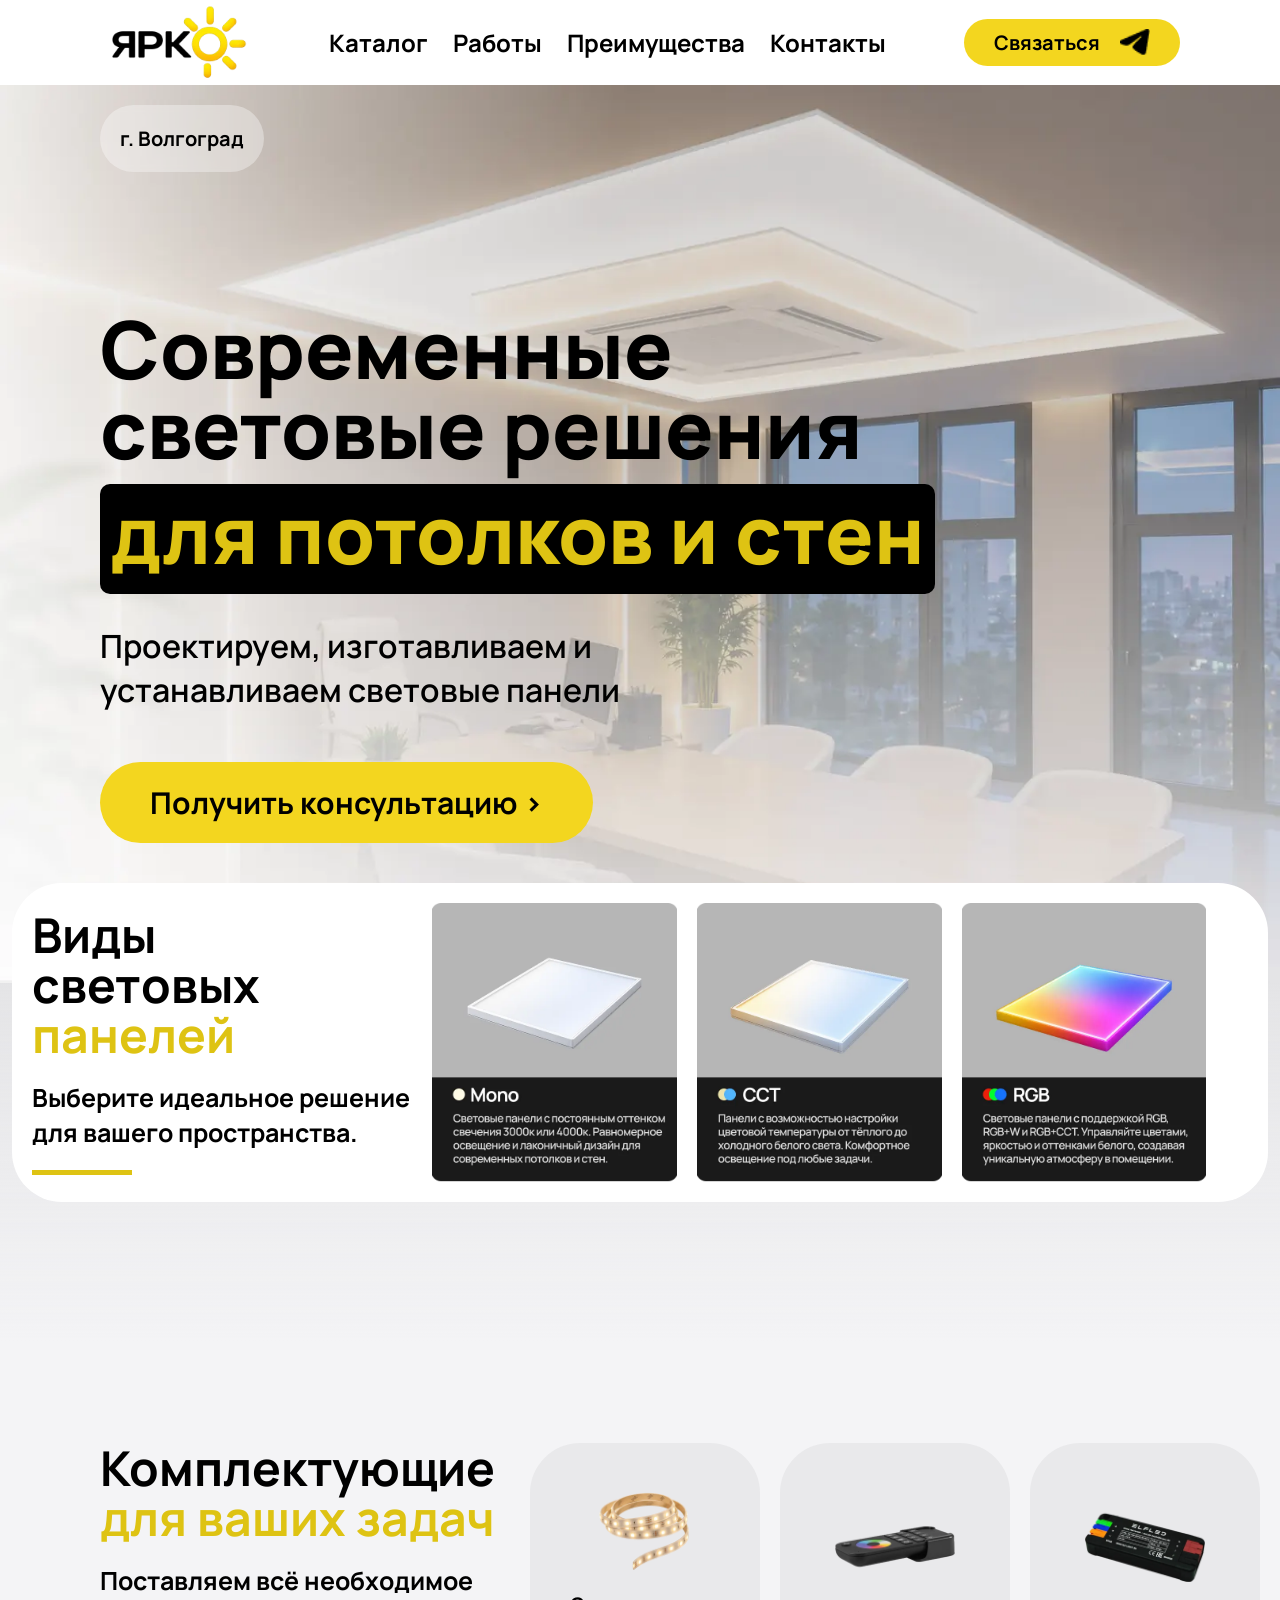
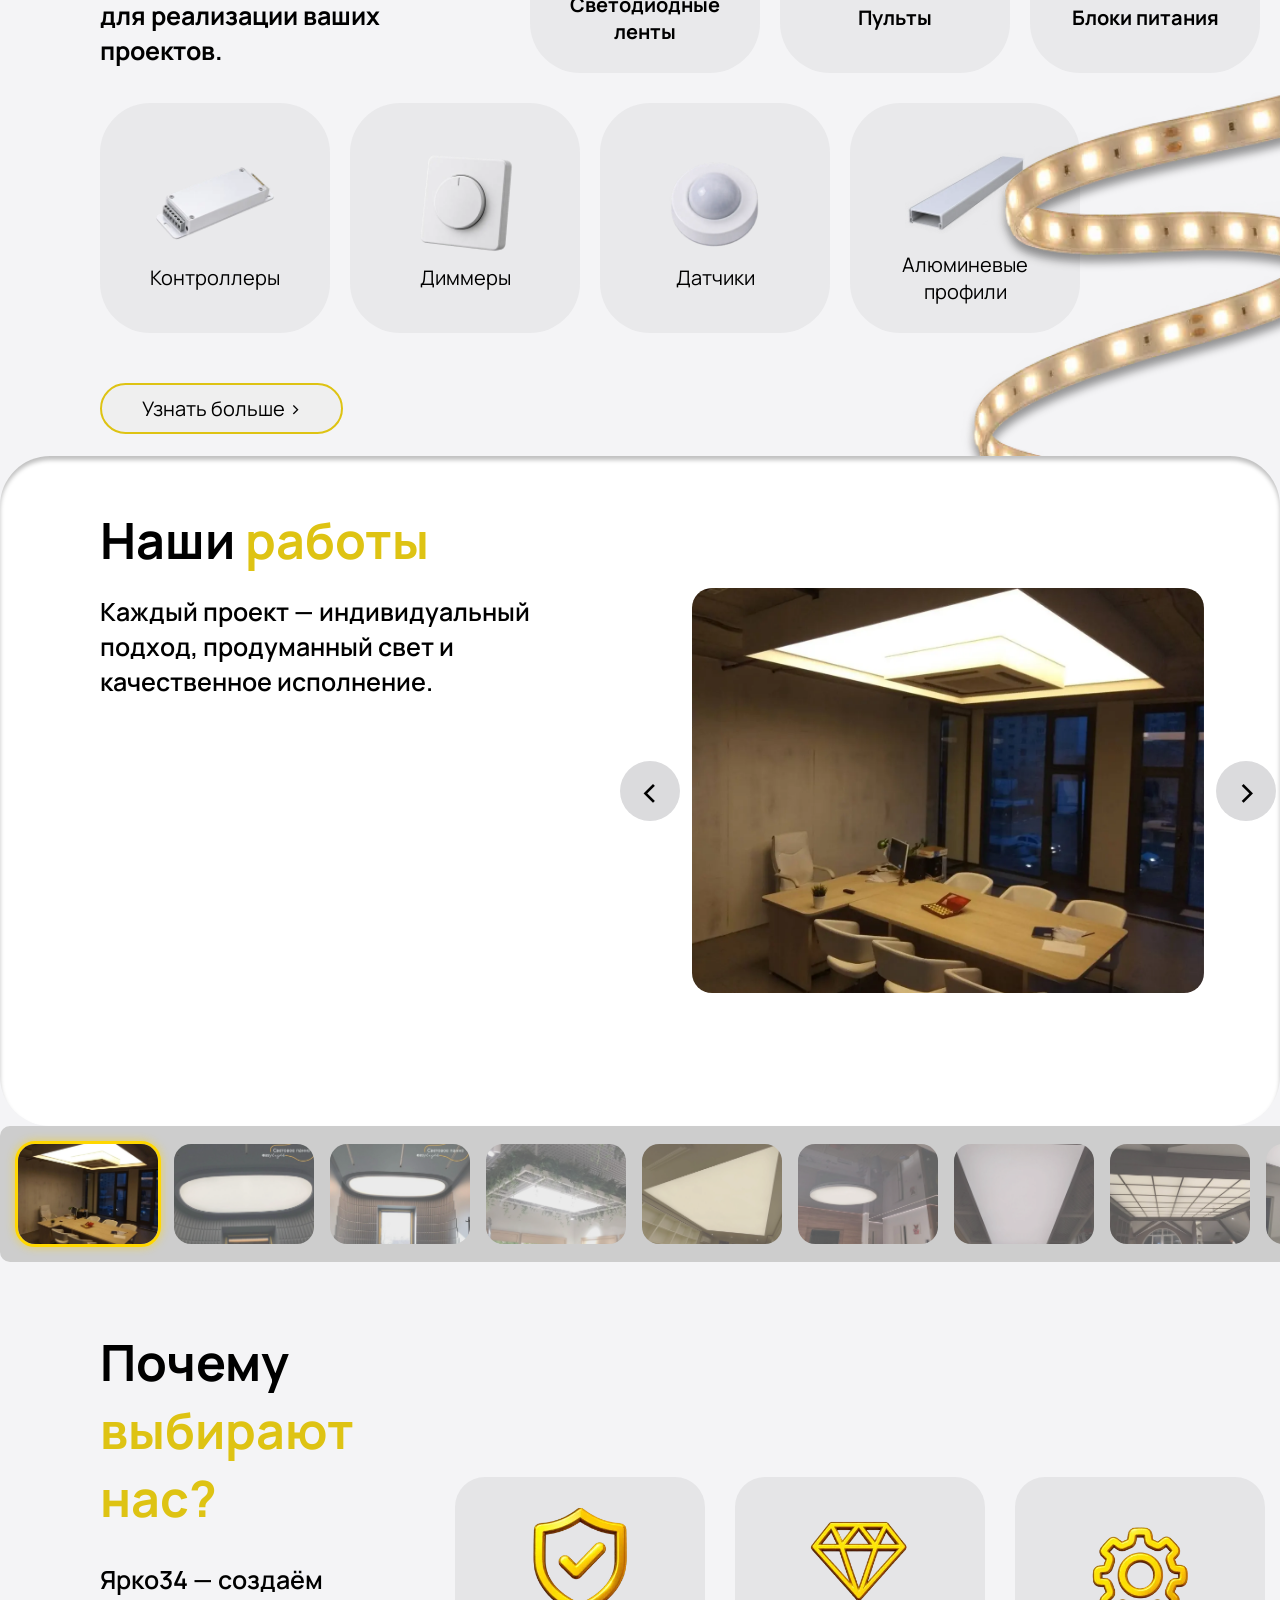
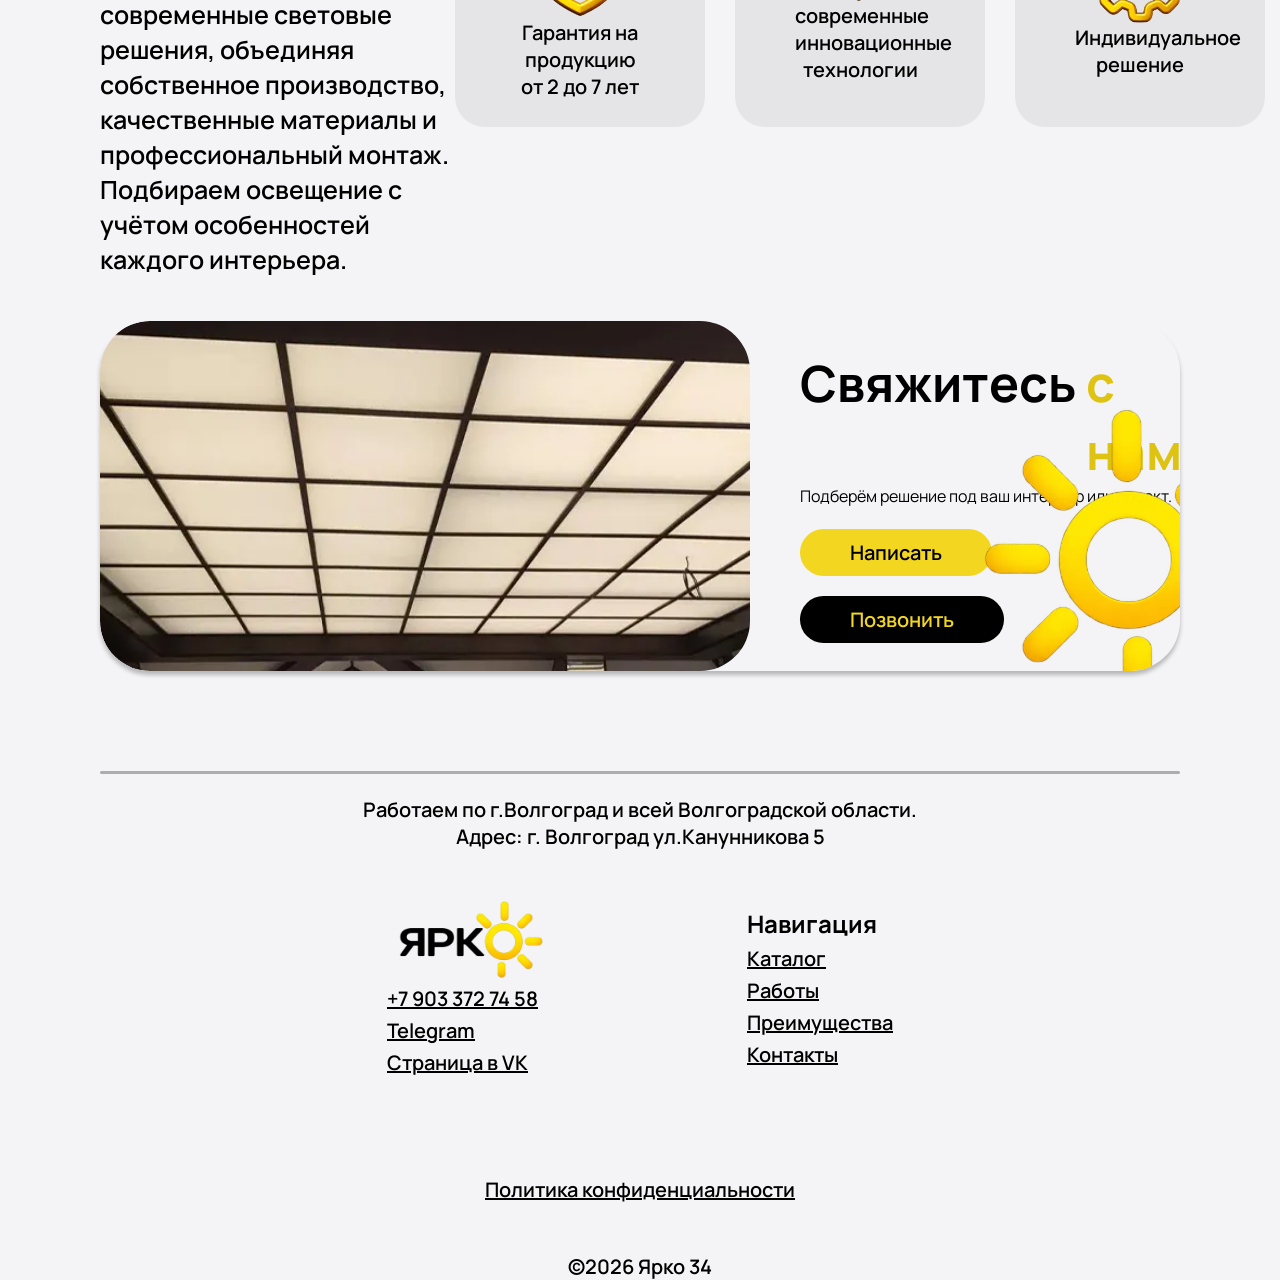
==== commit e55d0cd5: "Add files via upload" ====
--- a/index.html
+++ b/index.html
@@ -46,7 +46,7 @@
         <img src="mamka/bannerPhone.webp" alt="" class="bnr" id="siphone">
         <div class="gorood">г. Волгоград</div>
         <div class="contentBoxBanner">
-            <h1>Современные световые решения</h1> <h1 class="brbrTR" style="background-color: black; color: #DEC313; width: fit-content; padding: 10px; padding-bottom: 20px; border-radius: 20px; margin-top: 15px;">для потолков и стен</h1>
+            <h1>Современные световые решения</h1> <h1 class="brbrTR" style="background-color: black; color: #DEC313; width: fit-content; padding: 10px; padding-bottom: 20px; border-radius: 10px; margin-top: 15px;">для потолков и стен</h1>
             <p class="miniPeka">Проектируем, изготавливаем и устанавливаем световые панели</p>
             <a onclick="openModal()" style="text-decoration: none;"><button class="getConsult">Получить консультацию ></button></a>
         </div>
--- a/css/style.css
+++ b/css/style.css
@@ -101,7 +101,7 @@
 .contentBoxBanner{
     width: 900px;
     position: absolute;
-    top: 30%;
+    top: 25%;
     padding: 0 100px;
 }
 
@@ -126,11 +126,39 @@
 
 }
 
+.getConsult {
+  position: relative;
+  overflow: hidden;
+}
+
+.getConsult::after {
+  content: "";
+  position: absolute;
+  top: -50%;
+  left: -150%;
+  width: 50%;
+  height: 200%;
+  background: linear-gradient(
+    120deg,
+    transparent 0%,
+    rgba(255, 255, 255, 0.6) 50%,
+    transparent 100%
+  );
+  transform: skewX(-20deg);
+  animation: shine 2s linear infinite;
+  pointer-events: none;
+}
+
+@keyframes shine {
+  0%   { left: -150%; }
+  100% { left: 150%; }
+}
+
 
 .getConsult{
     margin-top: 50px;
     background-color: #F3D61F;
-    font-size: 25px;
+    font-size: 30px;
     font-weight: 700;
 
     color: black;
@@ -616,7 +644,7 @@
     .contentBoxBanner{
         position: absolute;
         width: 350px;
-        top: 25%;
+        top: 30%;
         padding: 0 30px;
     }
 
@@ -665,11 +693,12 @@
 
 
     .getConsult{
-        font-size: 15px;
+        font-size: 17px;
         position: absolute;
         z-index: 100;
         font-weight: 700;
         padding: 10px 30px;
+        margin-top: 20px;
     }
 
     .lightPanele{
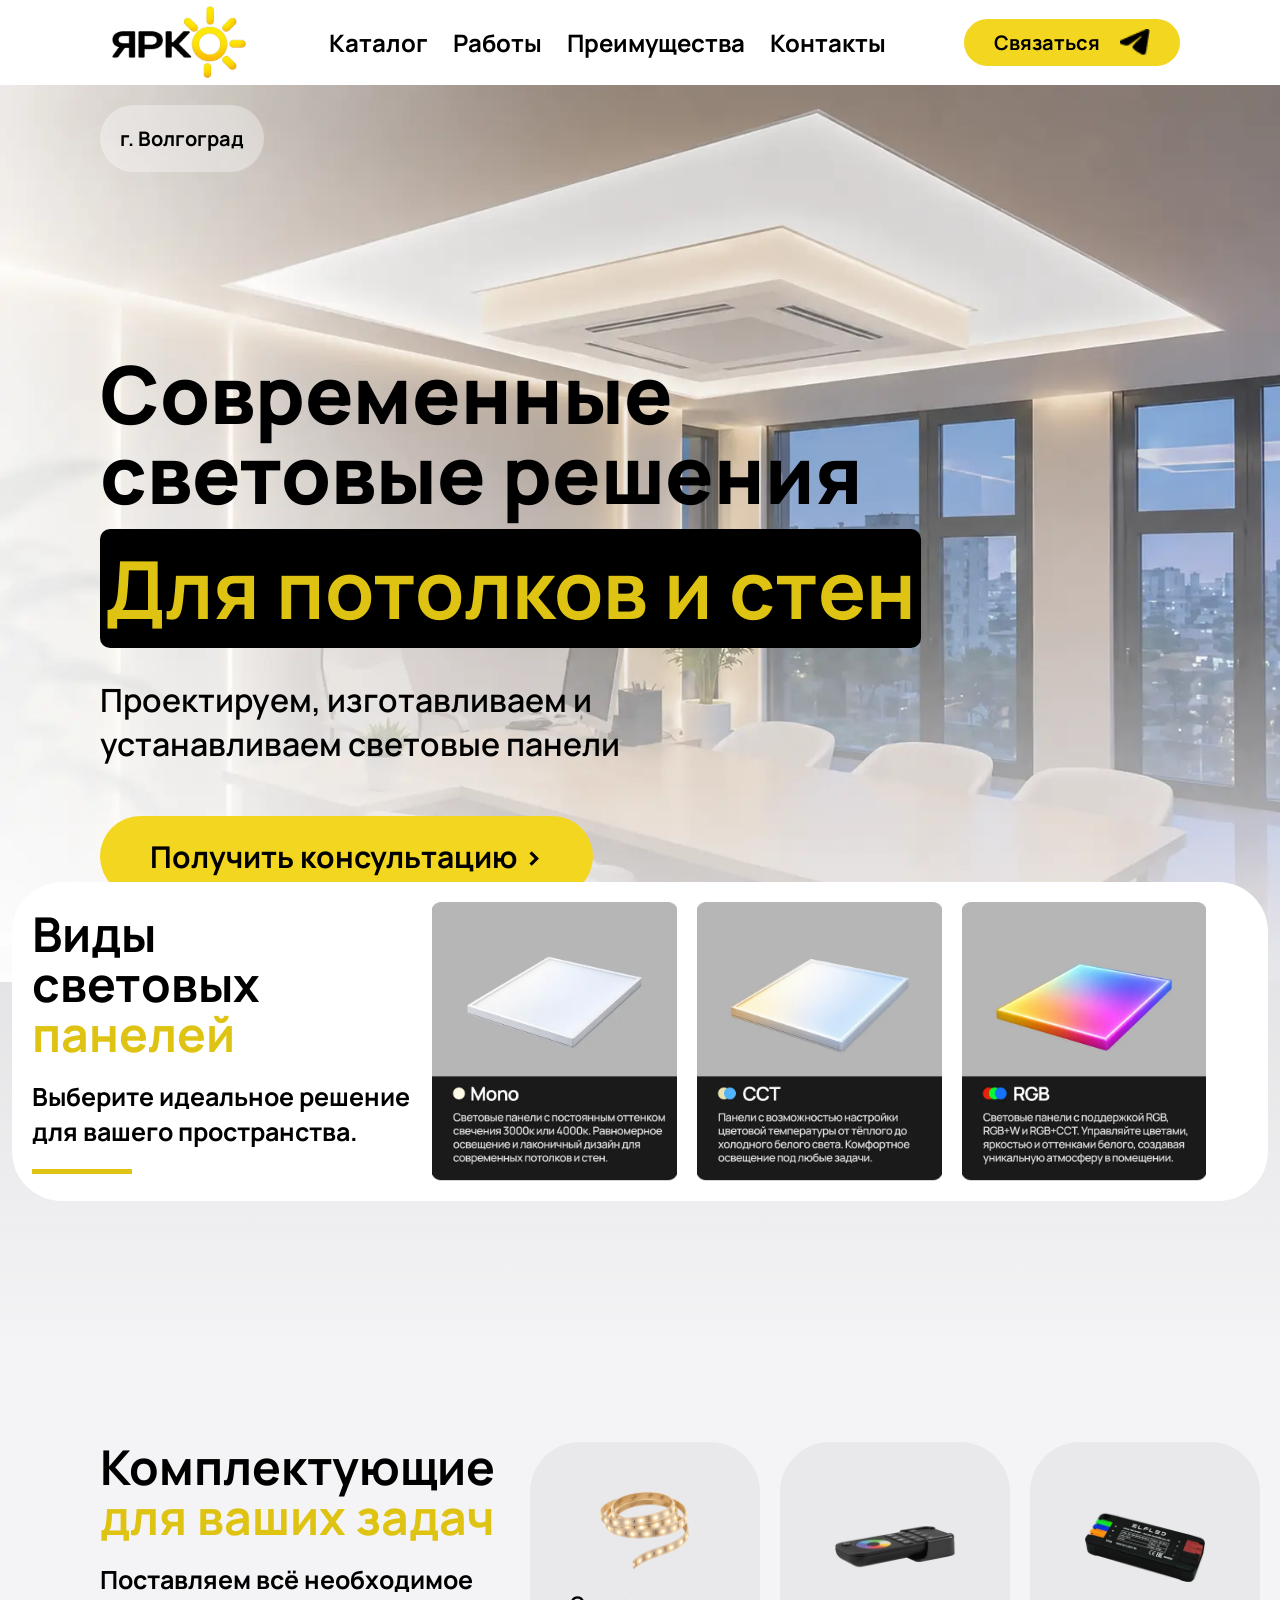
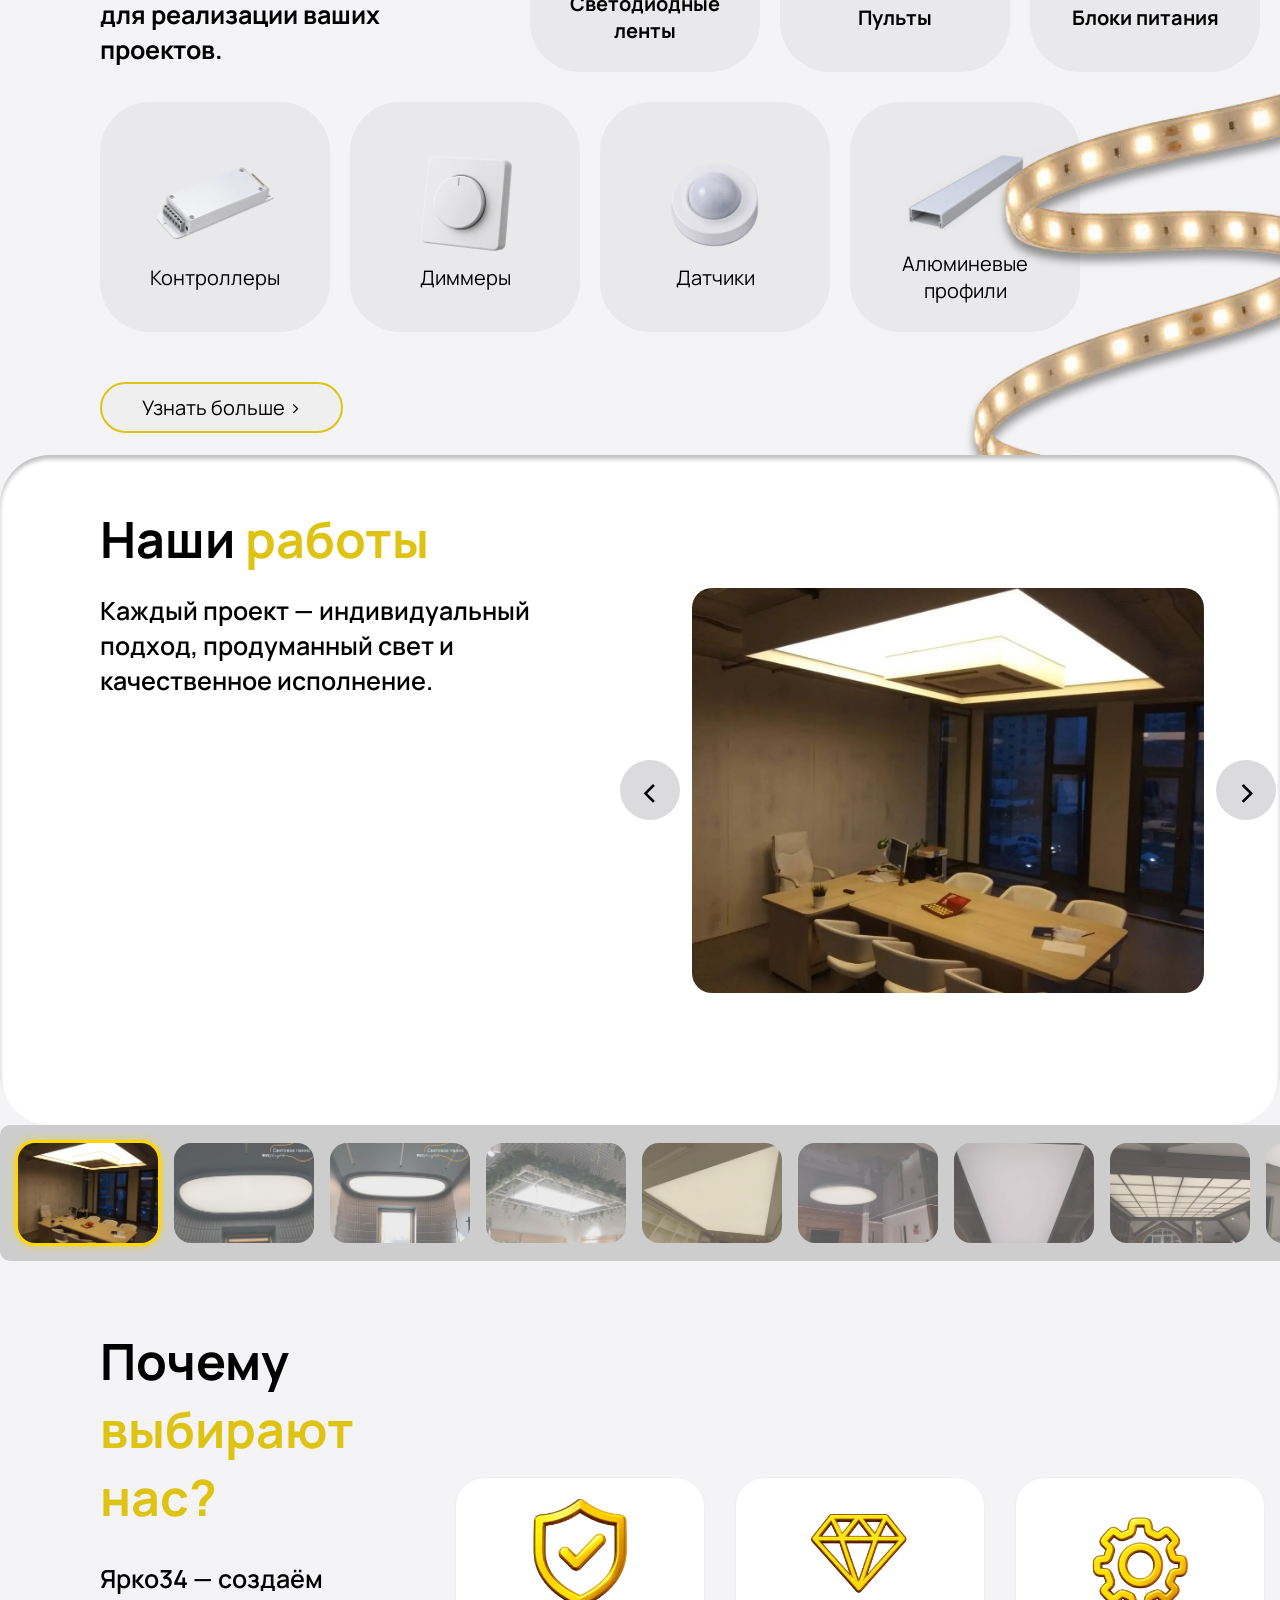
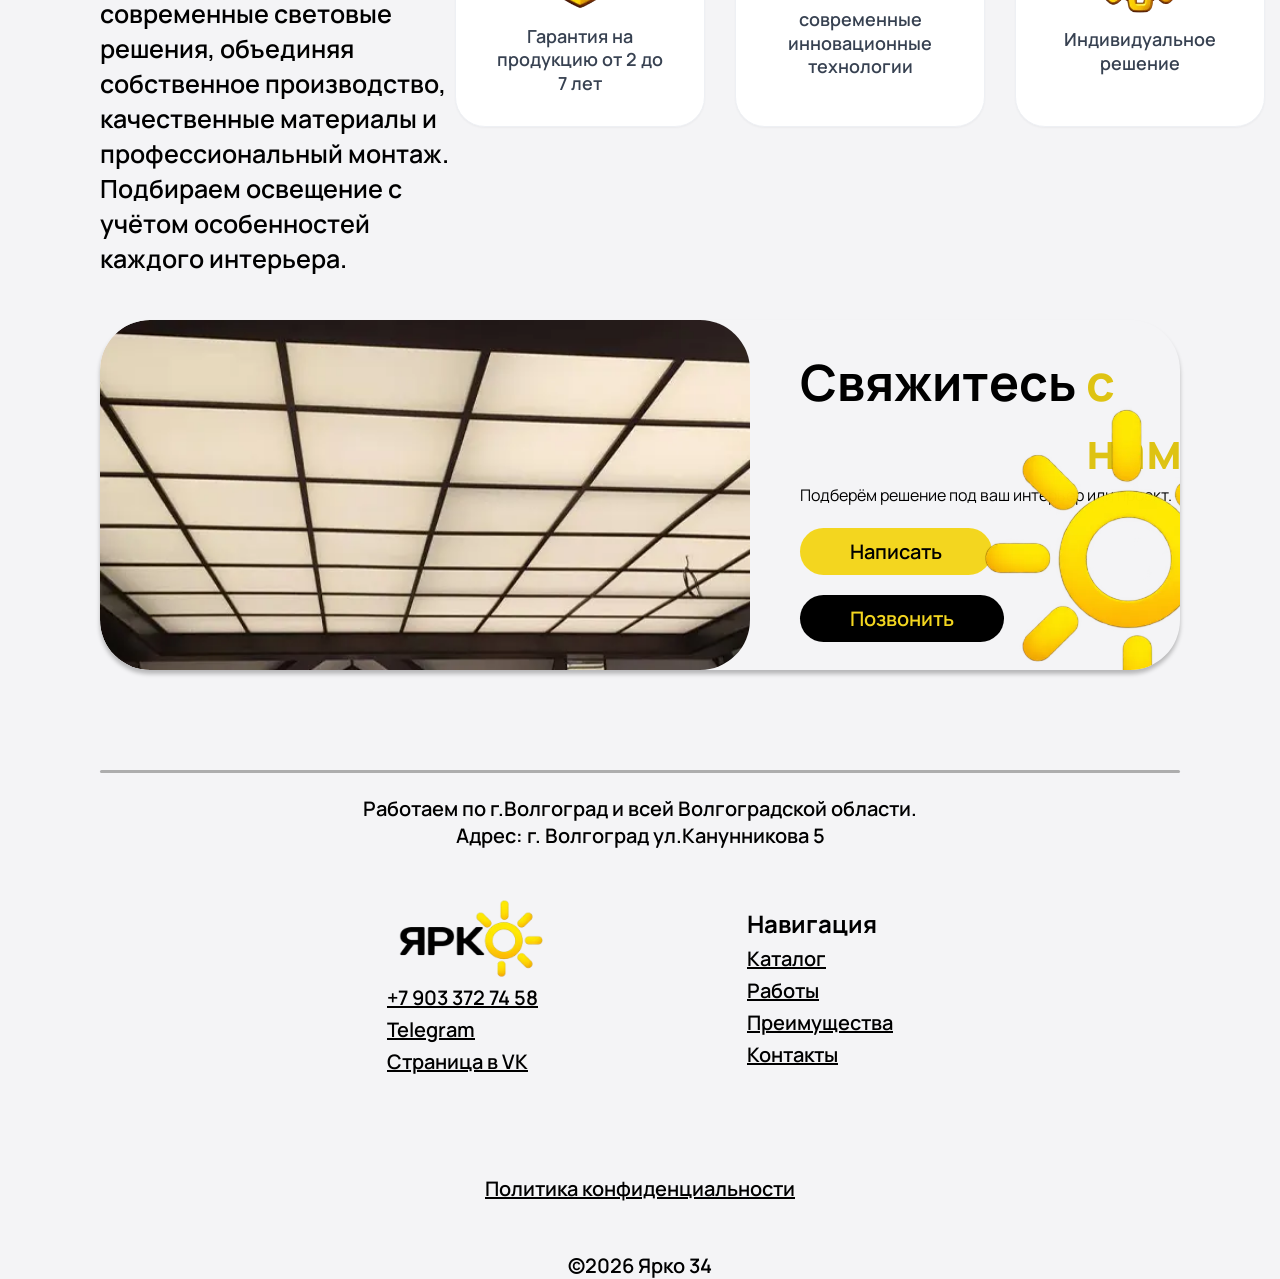
==== commit 622ec8c0: "Add files via upload" ====
--- a/index.html
+++ b/index.html
@@ -46,7 +46,17 @@
         <img src="mamka/bannerPhone.webp" alt="" class="bnr" id="siphone">
         <div class="gorood">г. Волгоград</div>
         <div class="contentBoxBanner">
-            <h1>Современные световые решения</h1> <h1 class="brbrTR" style="background-color: black; color: #DEC313; width: fit-content; padding: 10px; padding-bottom: 20px; border-radius: 10px; margin-top: 15px;">для потолков и стен</h1>
+            <h1>Современные световые решения</h1> 
+            <div class="gvn">Для потолков и стен</div>
+            <!-- <h1 class="brbrTR" style="
+                background: linear-gradient(180deg, transparent 55%, #DEC313 55%);
+                color: #111;
+                width: fit-content;
+                padding: 0 6px;
+                margin-top: 15px;
+                line-height: 1.15;
+                display: inline-block;
+            ">для потолков и стен</h1> -->
             <p class="miniPeka">Проектируем, изготавливаем и устанавливаем световые панели</p>
             <a onclick="openModal()" style="text-decoration: none;"><button class="getConsult">Получить консультацию ></button></a>
         </div>
--- a/css/style.css
+++ b/css/style.css
@@ -5,7 +5,6 @@
     background-color: #F4F4F6;
     scroll-behavior: smooth;
     touch-action: manipulation;
-
 }
 
 *{
@@ -15,10 +14,10 @@
 }
 
 .selfer {
-  display: flex;
-  flex-wrap: wrap;
-  justify-content: space-between;
-  gap: 25px;
+    display: flex;
+    flex-wrap: wrap;
+    justify-content: space-between;
+    gap: 25px;
 }
 
 .selfer a{
@@ -84,7 +83,6 @@
     top: 20px;
     left: 100px;
     color: black;
-    /* border: 0.1px #DCDCDC solid; */
     border-radius: 50px;
     font-size: 20px;
     font-weight: 700;
@@ -92,16 +90,12 @@
 
     backdrop-filter: blur(3px);
     background-color: rgba(255, 255, 255, 0.35);
-
-
-
-
 }
 
 .contentBoxBanner{
     width: 900px;
     position: absolute;
-    top: 25%;
+    top: 30%;
     padding: 0 100px;
 }
 
@@ -126,9 +120,25 @@
 
 }
 
-.getConsult {
-  position: relative;
-  overflow: hidden;
+
+
+.getConsult{
+    position: relative;
+    overflow: hidden;
+    margin-top: 50px;
+    background-color: #F3D61F;
+    font-size: 30px;
+    font-weight: 700;
+
+    color: black;
+    display: flex;
+    align-items: center;
+    gap: 20px;
+    border: none;
+    padding: 20px 50px;
+    border-radius: 50px;
+    transition: all 0.3s;
+    cursor: pointer;
 }
 
 .getConsult::after {
@@ -153,25 +163,6 @@
   0%   { left: -150%; }
   100% { left: 150%; }
 }
-
-
-.getConsult{
-    margin-top: 50px;
-    background-color: #F3D61F;
-    font-size: 30px;
-    font-weight: 700;
-
-    color: black;
-    display: flex;
-    align-items: center;
-    gap: 20px;
-    border: none;
-    padding: 20px 50px;
-    border-radius: 50px;
-    transition: all 0.3s;
-    cursor: pointer;
-}
-
 .getConsult:hover{
     background-color: #cbb31a;
 }
@@ -218,6 +209,20 @@
 }
 
 
+.gvn{
+    background-color: black;
+    color: #DEC313;
+    width: 300px;
+    width: fit-content;
+    align-items: center;
+    padding: 5px;
+    border-radius: 10px;
+    font-size: 80px;
+    font-weight: 700;
+    margin-top: 15px;
+}
+
+
 .product{
     display: flex;
     gap: 20px;
@@ -235,8 +240,6 @@
 .cardochkaLine1{
     display: flex;
     margin-bottom: 30px;
-    /* gap: 100px; */
-    /* justify-content: center; */
 }
 
 .textusCard{
@@ -269,14 +272,9 @@
 }
 
 
-.cardLine{
-    display: flex;
-    /* margin-left: 100px; */
-}
-
-.card img{
-    width: 120px;
-}
+.cardLine{display: flex;}
+
+.card img{width: 120px;}
 
 .card{
     margin-right: 20px;
@@ -339,7 +337,7 @@
 }
 
 .usWork{
-    position: relative; /* обязательно */
+    position: relative;
     box-shadow: 0px 4px 4px 0px #00000040 inset;
     border-radius: 50px;
     width: 100%;
@@ -399,18 +397,45 @@
     gap: 30px;
 }
 
-
-.scred{
-    background:#E5E5E7;
-    width:250px;height:250px;
-    border-radius:30px;padding:10px;
-    box-sizing:border-box;
-    display:flex;flex-direction:column;
-    justify-content:center;align-items:center;
-}
-.scred img{width:100px}
-.scred p{width:130px;font-size:20px;font-weight:600;text-align:center;margin:0}
-
+.scred {
+    background: #ffffff;
+    width: 250px;
+    height: 250px;
+    border-radius: 30px;
+    padding: 10px;
+    box-sizing: border-box;
+    display: flex;
+    flex-direction: column;
+    justify-content: center;
+    align-items: center;
+    gap: 14px;
+    border: 1px solid #eef0f4;
+    box-shadow: 0 1px 2px rgba(0, 0, 0, 0.04);
+    transition: all 0.3s ease;
+    position: relative;
+    cursor: pointer;
+}
+
+.scred:hover {
+    border-color: #d8dcff;
+    box-shadow: 0 8px 24px rgba(99, 102, 241, 0.08);
+}
+
+.scred img {
+    width: 100px;
+    transition: transform 0.3s ease;
+}
+
+.scred p {
+    width: 170px;
+    font-size: 18px;
+    font-weight: 600;
+    line-height: 1.3;
+    text-align: center;
+    margin: 0;
+    color: #374151;
+    padding-bottom: 12px;
+}
 
 .callMeBaby{
     width: 650px;
@@ -537,12 +562,14 @@
 }
 
 
-
-
-
 .burger {
-  background: none; border: none; cursor: pointer;
-  display: flex; flex-direction: column; gap: 5px; padding: 8px;
+  background: none;
+  border: none;
+  cursor: pointer;
+  display: flex;
+  flex-direction: column;
+  gap: 5px;
+  padding: 8px;
 }
 .burger span {
   display: block; width: 28px; height: 3px;
@@ -597,6 +624,25 @@
 @media (min-width: 769px) {
     .product img{
         width: 30%;
+    }
+    .scred::after {
+        content: "";
+        position: absolute;
+        bottom: 20px;
+        left: 50%;
+        transform: translateX(-50%) scaleX(0);
+        width: 40px;
+        height: 3px;
+        background: linear-gradient(90deg, #DEC313, #cbb31a);
+        border-radius: 3px;
+        transition: transform 0.3s ease;
+    }
+
+    .scred:hover::after {
+        transform: translateX(-50%) scaleX(1);
+    }
+    .scred:hover img {
+        transform: translateY(-4px);
     }
 }
 
@@ -661,7 +707,6 @@
     }
 
     .gorood{
-        position: absolute;
         top: 20px;
         left: 30px;
         border-radius: 50px;
@@ -672,6 +717,13 @@
 
     .contentBoxBanner .brbrTR{
         padding: 3px;
+    }
+
+    .gvn{
+        width: 300px;
+        padding: 5px;
+        font-size: 29px;
+        margin-top: 10px;
     }
 
     .gradiENT{
@@ -796,10 +848,6 @@
         top: 55%;
     }
 
-
-
-
-    /* Точки */
     .product-dots {
         display: flex;
         justify-content: center;
@@ -885,13 +933,6 @@
         margin-left: 30px;
         display: flex;
         justify-content: center;
-    }
-
-    .showMoreParrent{
-        width: 160px;
-        height: 160px;
-        background-color: red;
-        
     }
 
     .bottomBTN {
@@ -935,7 +976,7 @@
     }
 
     .usWork{
-        position: relative; /* обязательно */
+        position: relative;
         box-shadow: 0px 4px 4px 0px #00000040 inset;
         border-radius: 50px;
         width: 100%;
@@ -951,7 +992,8 @@
 
 
     .mrOtstup{
-        margin: 0px 30px;
+        margin: 0px 10px;
+        box-sizing: border-box;
         display: block;
     }
 
@@ -966,10 +1008,10 @@
         display: flex;
         gap: 5px;
         margin-top: 50px;
-    }
-    
+        justify-content: center;
+    }
+
     .scred{
-        background-color: #17171833;
         width: 110px;
         height: 110px;
         padding: 10px;
@@ -985,12 +1027,17 @@
         width: 90px;
     }
 
+    .scred:hover {
+        border-color: #d8dcff;
+        box-shadow: 0 8px 24px rgba(99, 102, 241, 0.08);
+    }
+
+
     .callMee{
+        display: block;
         width: 100%;
-        padding: 10px;
         border-radius: 50px;
     }
-    
 
     .callMeBaby{
         display: none;
@@ -1059,5 +1106,4 @@
         gap: 50px;
         margin-top: 50px;
     }
-
 }
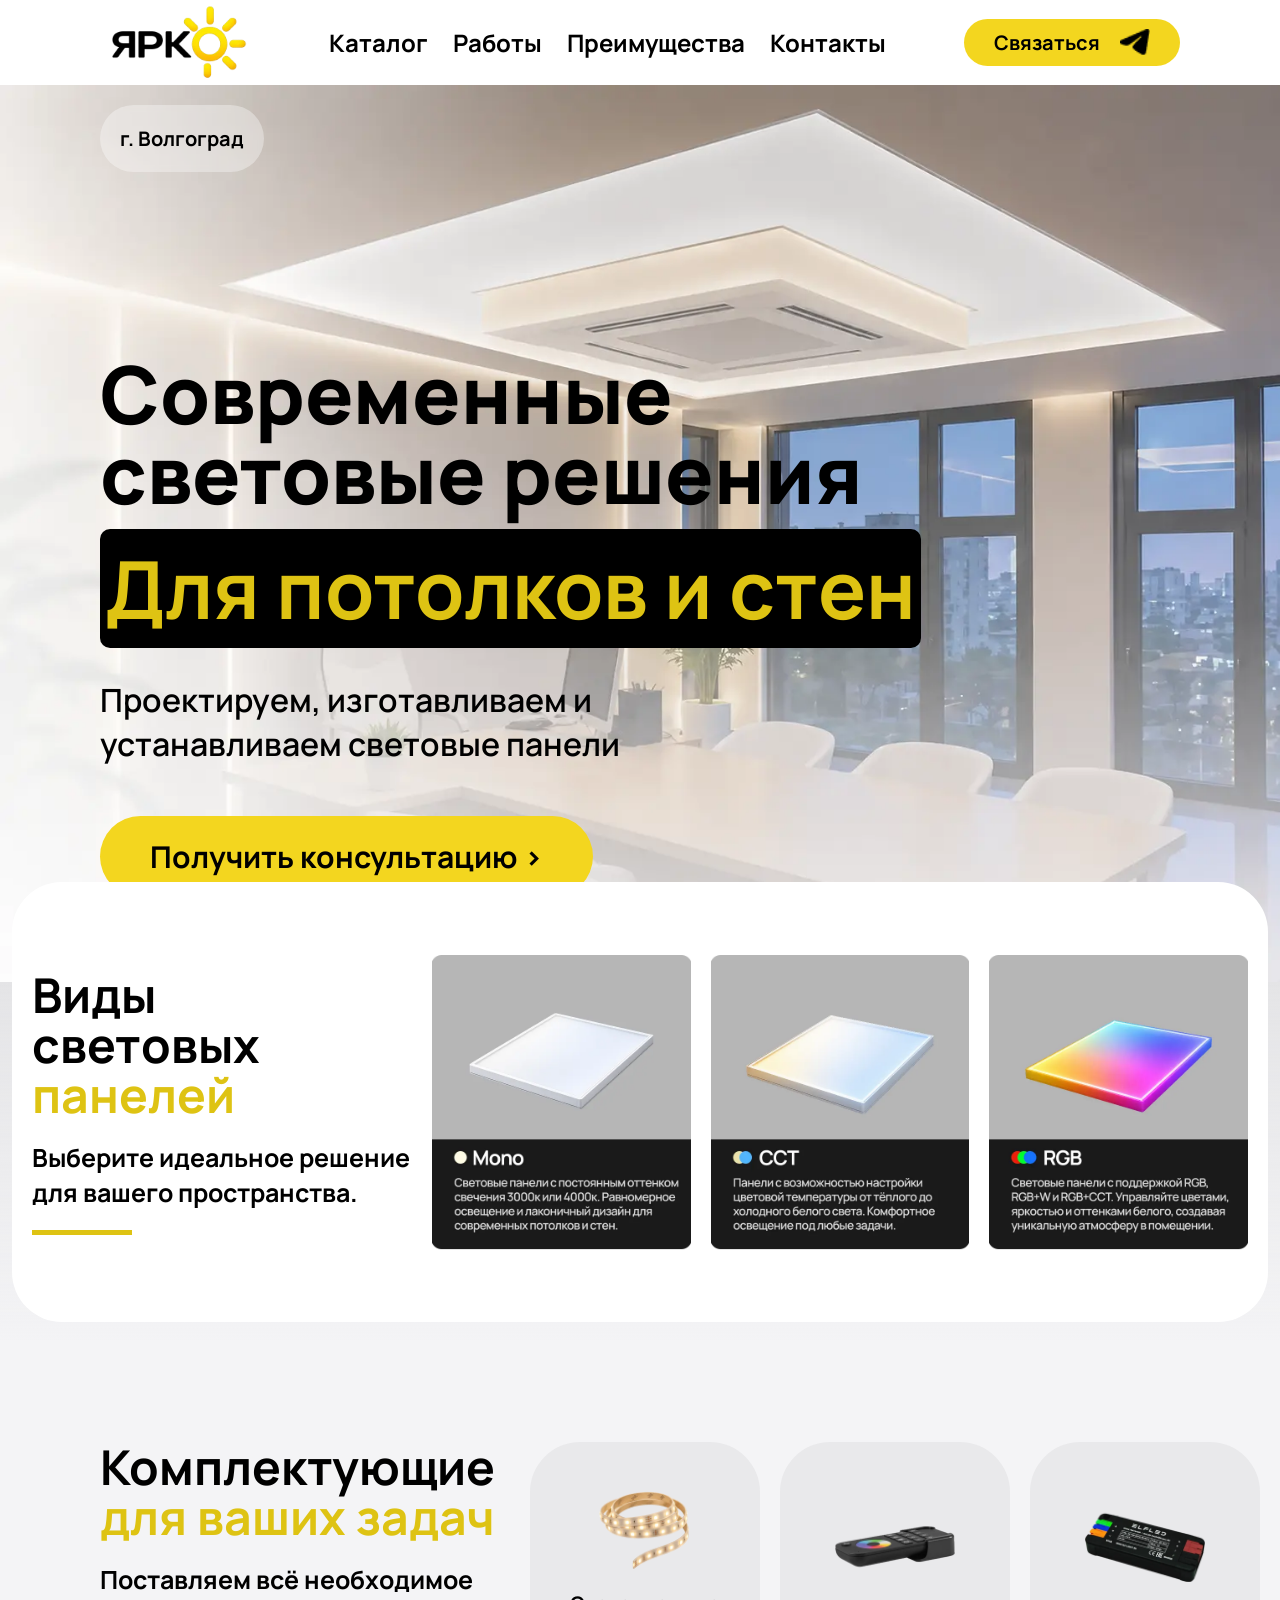
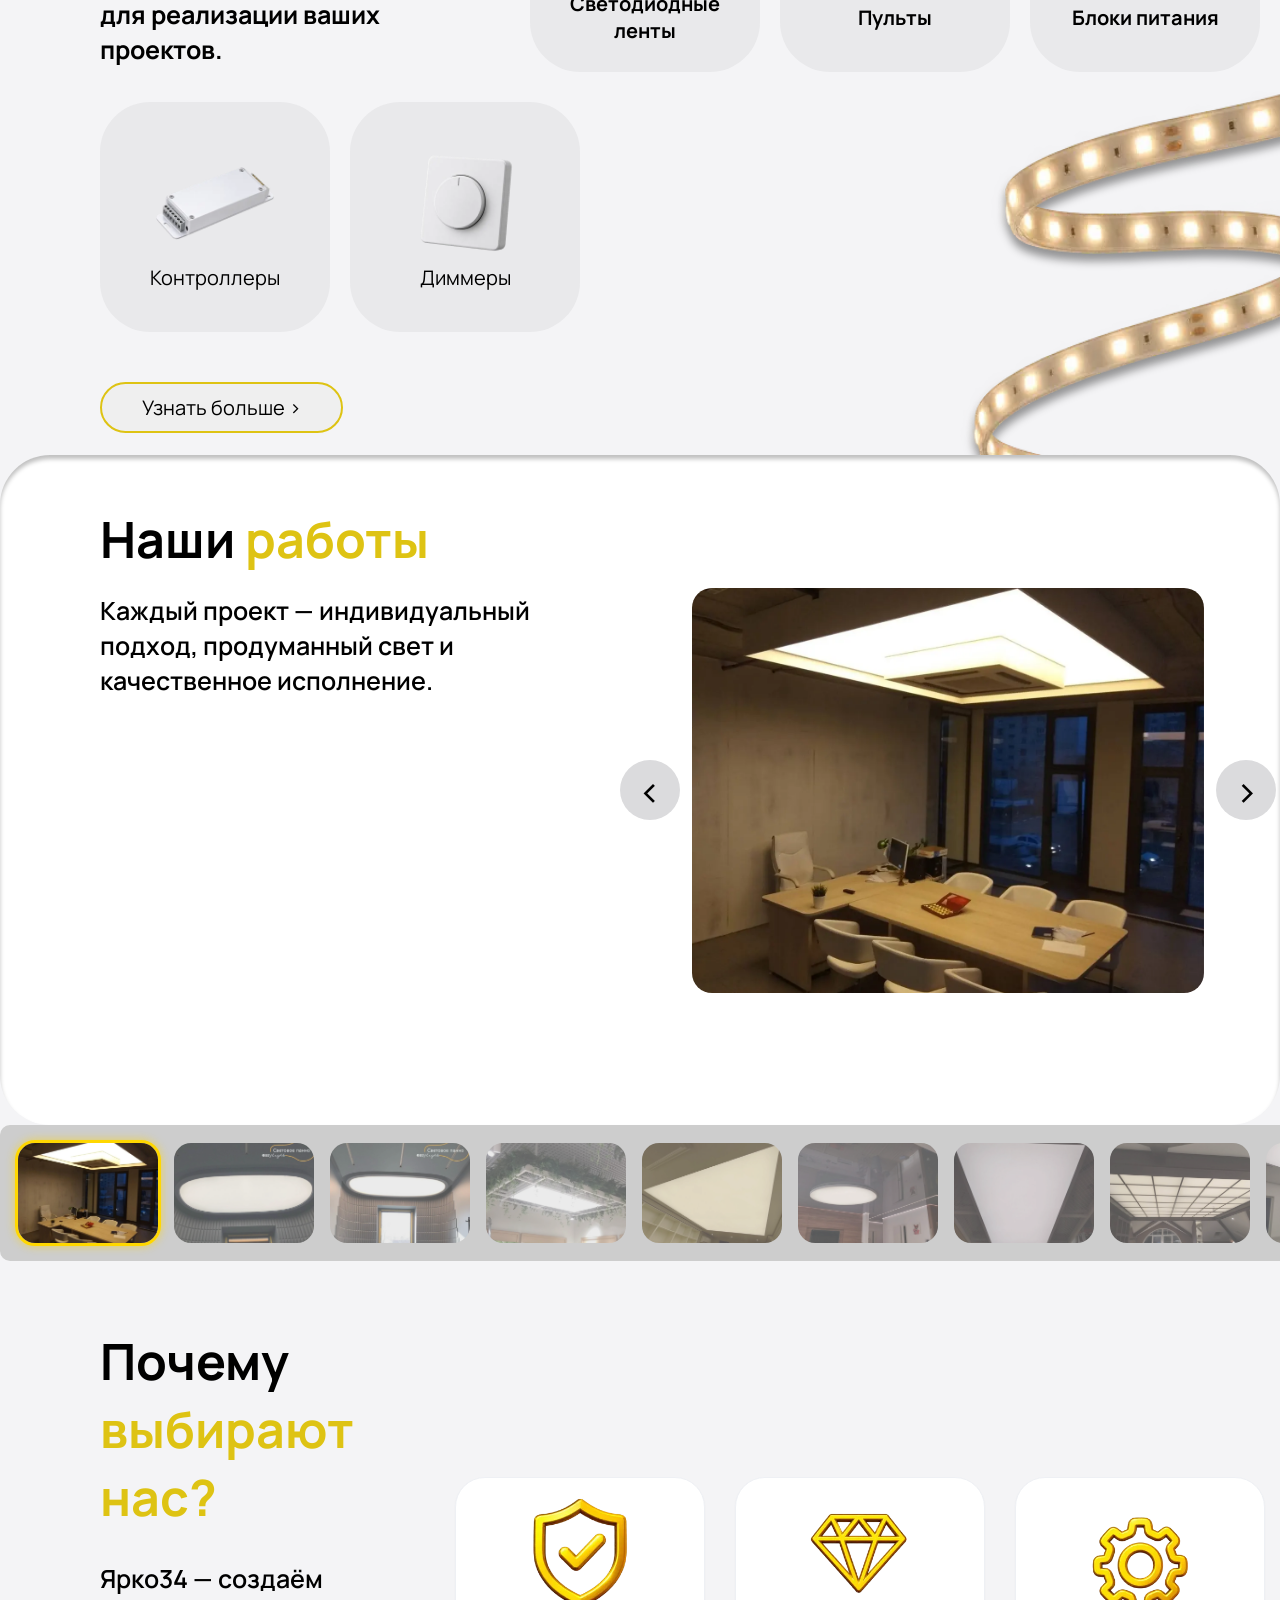
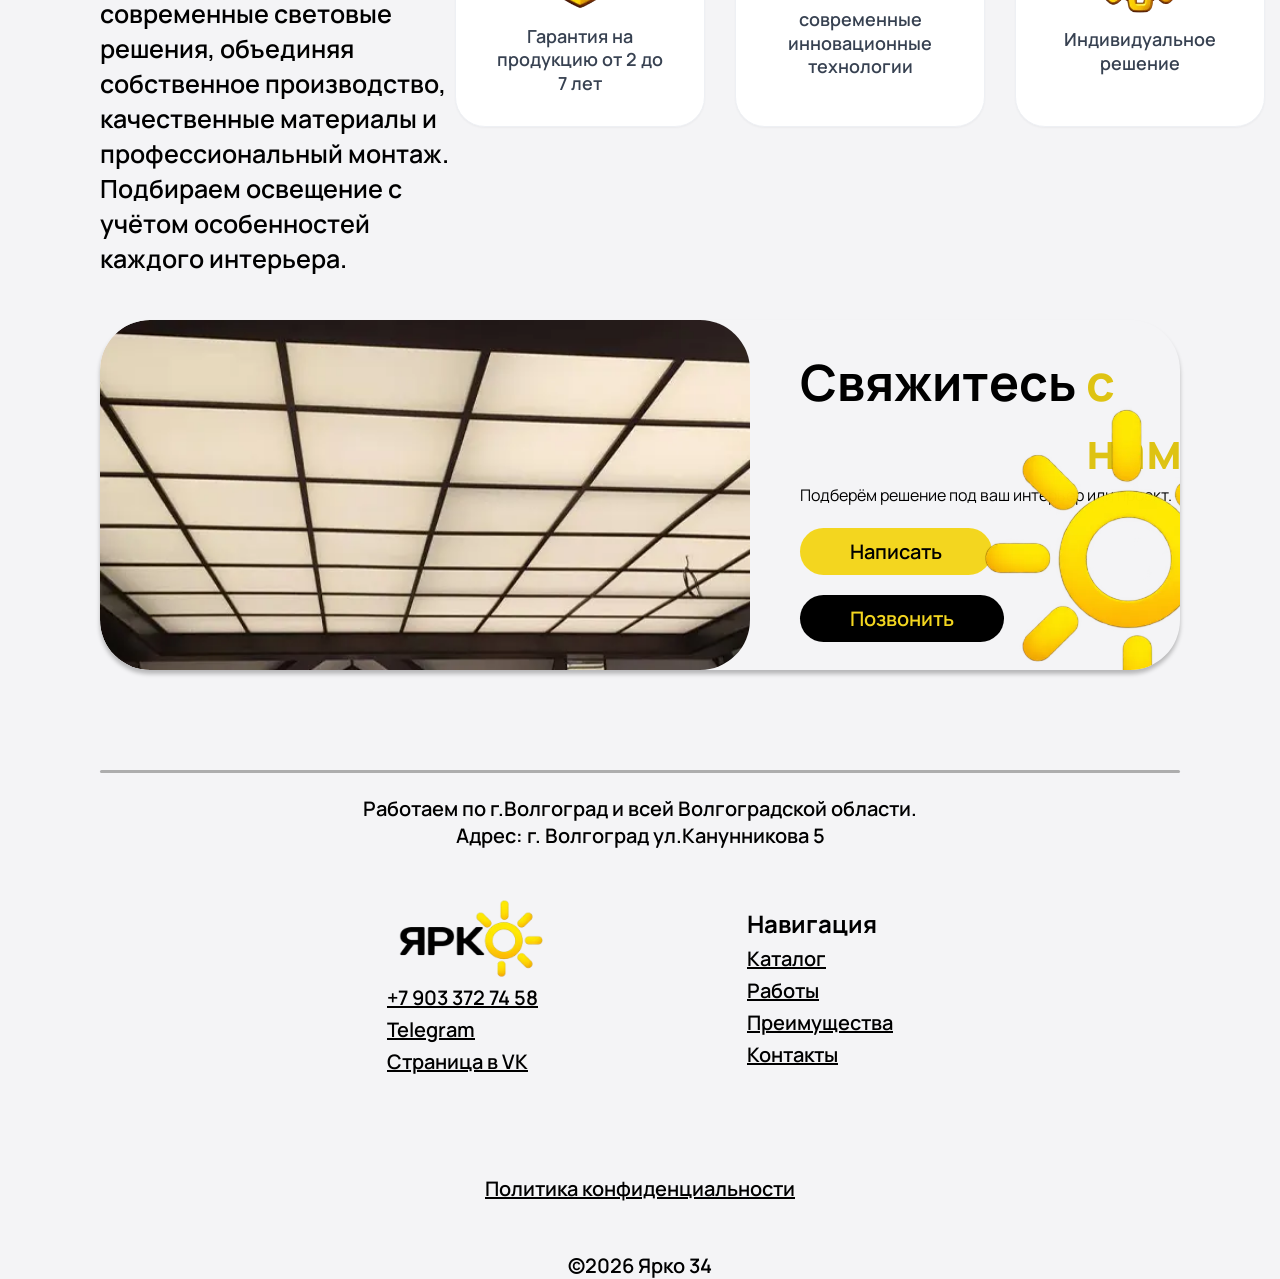
==== commit ed9c41a3: "Add files via upload" ====
--- a/index.html
+++ b/index.html
@@ -6,6 +6,7 @@
     <link rel="stylesheet" href="css/style.css">
     <link rel="stylesheet" href="css/photoMaker.css">
     <link rel="stylesheet" href="css/modal.css">
+    <link rel="stylesheet" href="css/header.css">
     <link rel="stylesheet" href="https://cdnjs.cloudflare.com/ajax/libs/font-awesome/6.5.0/css/all.min.css">
     <title>Ярко</title>
 </head>
@@ -31,13 +32,13 @@
         </div>
     </div>
     <div id="m" onclick="if(event.target===this) this.classList.remove('open')">
-    <div class="menu">
-        <span class="x" onclick="document.getElementById('m').classList.remove('open')">✕</span>
-        <a href="#katalog">Каталог</a>
-        <a href="#woork">Работы</a>
-        <a href="#whyweeb">Преимущества</a>
-        <a href="#contact">Контакты</a>
-    </div>
+        <div class="menu">
+            <span class="x" onclick="document.getElementById('m').classList.remove('open')">✕</span>
+            <a href="#katalog">Каталог</a>
+            <a href="#woork">Работы</a>
+            <a href="#whyweeb">Преимущества</a>
+            <a href="#contact">Контакты</a>
+        </div>
     </div>
 
 
@@ -70,17 +71,19 @@
                 <div class="linee"></div>
             </div>
             <div class="product" id="pcc">
-                <img src="mamka/mono.webp" alt="">
-                <img src="mamka/cct.webp" alt="">
-                <img src="mamka/rgb.webp" alt="">
+                <a href="mono.html" class="btsM">
+                    <img id="imagaBTSM" src="mamka/mono.webp" alt="">
+                </a>
+                <a href="cct.html"><img id="imagaBTSM1" src="mamka/cct.webp" alt=""></a>
+                <a href="rgb.html"><img id="imagaBTSM2" src="mamka/rgb.webp" alt=""></a>
             </div>
             <div class="product" id="siphone">
                 <button class="product-arrow product-prev" onclick="slideProduct(-1)">‹</button>
 
                 <div class="product-window">
-                    <img src="mamka/mono.webp" alt="" class="product-slide active">
-                    <img src="mamka/cct.webp" alt="" class="product-slide">
-                    <img src="mamka/rgb.webp" alt="" class="product-slide">
+                    <a href="mono.html"><img src="mamka/mono.webp" alt="" class="product-slide active"></a>
+                    <a href="cct.html"><img src="mamka/cct.webp" alt="" class="product-slide"></a>
+                    <a href="rgb.html"><img src="mamka/rgb.webp" alt="" class="product-slide"></a>
                 </div>
 
                 <div class="product-dots">
@@ -128,14 +131,6 @@
                 <img src="mamka/card/dimmer.webp" alt="">
                 <p>Диммеры</p>
             </div>
-            <div class="card">
-                <img src="mamka/card/sensor.webp" alt="">
-                <p>Датчики</p>
-            </div>
-            <div class="card">
-                <img src="mamka/card/alumProfile.webp" alt="">
-                <p>Алюминевые профили</p>
-            </div>
         </div>
         <img src="mamka/lentaDecor.webp" alt="" class="decorLight" style="z-index: 1;">
     </div>
@@ -169,23 +164,15 @@
                 <img src="mamka/card/controller.webp" alt="">
                 <p>Контроллеры</p>
             </div>
+
+
+
+
+        </div>
+        <div class="bottomBTN">
             <div class="card">
                 <img src="mamka/card/dimmer.webp" alt="">
-                <p>Диммеры</p>
-            </div>
-            <div class="card">
-                <img src="mamka/card/sensor.webp" alt="">
-                <p>Датчики</p>
-            </div>
-
-
-
-
-        </div>
-        <div class="bottomBTN">
-            <div class="card">
-                <img src="mamka/card/alumProfile.webp" alt="">
-                <p class="alPro">Алюминиевые профили</p>
+                <p class="alPro">Диммеры</p>
             </div>
             <div class="showMoreeBTN"><a onclick="openModal()">Узнать больше ></a></div>
         </div>
--- a/css/style.css
+++ b/css/style.css
@@ -11,62 +11,6 @@
     font-family: "Manrope", sans-serif;
     margin: 0;
     padding: 0;
-}
-
-.selfer {
-    display: flex;
-    flex-wrap: wrap;
-    justify-content: space-between;
-    gap: 25px;
-}
-
-.selfer a{
-    font-size: 24px;
-    font-weight: 700;
-    color: black;
-    text-decoration: none;
-    display: block;
-    box-sizing: border-box;
-    transition: all 0.3s;
-}
-
-.selfer a:hover{
-    color: #958419;
-}
-
-.naviBar{
-    background-color: white;
-    display: flex;
-    justify-content: space-between;
-    align-items: center;
-    padding: 5px 100px;
-}
-
-.naviBar img{
-    width: 150px;
-}
-
-.svaz{
-    background-color: #F3D61F;
-    color: black;
-    display: flex;
-    align-items: center;
-    gap: 20px;
-    font-size: 20px;
-    font-weight: 700;
-    border: none;
-    padding: 10px 30px;
-    border-radius: 50px;
-    transition: all 0.3s;
-    cursor: pointer;
-}
-
-.svaz:hover{
-    background-color: #d5bd1c;
-}
-
-.svaz img{
-    width: 30px;
 }
 
 .bnr{
@@ -561,50 +505,6 @@
     display: block;
 }
 
-
-.burger {
-  background: none;
-  border: none;
-  cursor: pointer;
-  display: flex;
-  flex-direction: column;
-  gap: 5px;
-  padding: 8px;
-}
-.burger span {
-  display: block; width: 28px; height: 3px;
-  background: #222; border-radius: 2px;
-}
-
-#m {
-  position: fixed; inset: 0; background: rgba(0,0,0,.5);
-  display: flex; justify-content: flex-end; z-index: 999;
-  opacity: 0; visibility: hidden; transition: .3s;
-}
-#m.open { opacity: 1; visibility: visible; }
-
-.menu {
-  width: 70%; max-width: 300px; height: 100%;
-  background: #fff; padding: 20px; box-sizing: border-box;
-  display: flex; flex-direction: column; gap: 16px;
-  transform: translateX(100%); transition: transform .3s;
-}
-#m.open .menu { transform: translateX(0); }
-
-.menu a { text-decoration: none; color: #222; font-size: 20px; }
-.x { align-self: flex-end; font-size: 28px; cursor: pointer; }
-
-.naviPhone{
-    display: none;
-    align-items: center;
-    justify-content: space-between;
-    padding: 3px 30px;
-}
-
-.bugaga{
-    font-size: 30px;
-}
-
 #siphone{
     display: none;
 }
@@ -620,6 +520,31 @@
 .brbrPatapim{
     padding-bottom: 100px;
 }
+
+
+
+.product {
+    display: flex;
+    gap: 20px;
+}
+
+
+#imagaBTSM, #imagaBTSM1, #imagaBTSM2 {
+    display: block;
+    width: 100%;
+    height: 400px;
+    object-fit: contain;
+}
+
+
+.product a{
+    transition: all 0.3s;
+}
+
+.product a:hover{
+    transform: scale(1.02);
+}
+
 
 @media (min-width: 769px) {
     .product img{
@@ -648,38 +573,15 @@
 
 
 @media (max-width: 768px) {
-    .naviBar{
-        display: none;
-    }
     #productMob{
         display: block;
     }
-    .naviPhone{
-        display: flex;
-
-    }
     .phonePanele{
         display: flex;
     }
 
     #pcPanel{
         display: none;
-    }
-    .naviPhone img{
-        width: 80px;
-        height: 40px;
-    }
-    .svaz{
-        gap: 5px;
-        font-size: 15px;
-        font-weight: 700;
-        padding: 5px 30px;
-        border-radius: 50px;
-    }
-
-    .svaz img{
-        width: 15px;
-        height: 15px;
     }
     #siphone{
         display: block;
@@ -690,7 +592,7 @@
     .contentBoxBanner{
         position: absolute;
         width: 350px;
-        top: 30%;
+        top: 35%;
         padding: 0 30px;
     }
 
--- a/css/header.css
+++ b/css/header.css
@@ -0,0 +1,127 @@
+
+.selfer {
+    display: flex;
+    flex-wrap: wrap;
+    justify-content: space-between;
+    gap: 25px;
+}
+
+.selfer a{
+    font-size: 24px;
+    font-weight: 700;
+    color: black;
+    text-decoration: none;
+    display: block;
+    box-sizing: border-box;
+    transition: all 0.3s;
+}
+
+.selfer a:hover{
+    color: #958419;
+}
+
+.naviBar{
+    background-color: white;
+    display: flex;
+    justify-content: space-between;
+    align-items: center;
+    padding: 5px 100px;
+}
+
+.naviBar img{
+    width: 150px;
+}
+
+.svaz{
+    background-color: #F3D61F;
+    color: black;
+    display: flex;
+    align-items: center;
+    gap: 20px;
+    font-size: 20px;
+    font-weight: 700;
+    border: none;
+    padding: 10px 30px;
+    border-radius: 50px;
+    transition: all 0.3s;
+    cursor: pointer;
+}
+
+.svaz:hover{
+    background-color: #d5bd1c;
+}
+
+.svaz img{
+    width: 30px;
+}
+
+.naviPhone{
+    display: none;
+    align-items: center;
+    justify-content: space-between;
+    padding: 3px 30px;
+}
+
+
+.burger {
+  background: none;
+  border: none;
+  cursor: pointer;
+  display: flex;
+  flex-direction: column;
+  gap: 5px;
+  padding: 8px;
+}
+.burger span {
+  display: block; width: 28px; height: 3px;
+  background: #222; border-radius: 2px;
+}
+
+#m {
+  position: fixed; inset: 0; background: rgba(0,0,0,.5);
+  display: flex; justify-content: flex-end; z-index: 999;
+  opacity: 0; visibility: hidden; transition: .3s;
+}
+#m.open { opacity: 1; visibility: visible; }
+
+.menu {
+  width: 70%; max-width: 300px; height: 100%;
+  background: #fff; padding: 20px; box-sizing: border-box;
+  display: flex; flex-direction: column; gap: 16px;
+  transform: translateX(100%); transition: transform .3s;
+}
+#m.open .menu { transform: translateX(0); }
+
+.menu a { text-decoration: none; color: #222; font-size: 20px; }
+.x { align-self: flex-end; font-size: 28px; cursor: pointer; }
+
+
+
+
+@media (max-width: 768px) {
+    .naviBar{
+        display: none;
+    }
+    .naviPhone{
+        display: flex;
+    }
+    .svaz{
+        gap: 5px;
+        font-size: 15px;
+        font-weight: 700;
+        padding: 5px 30px;
+        border-radius: 50px;
+    }
+    .svaz img{
+        width: 15px !important;
+        height: 15px !important;
+    }
+    .naviPhone img{
+        width: 80px;
+        height: 40px;
+    }
+    #telega{
+        height: 40px;
+        width: 80px;
+    }
+}
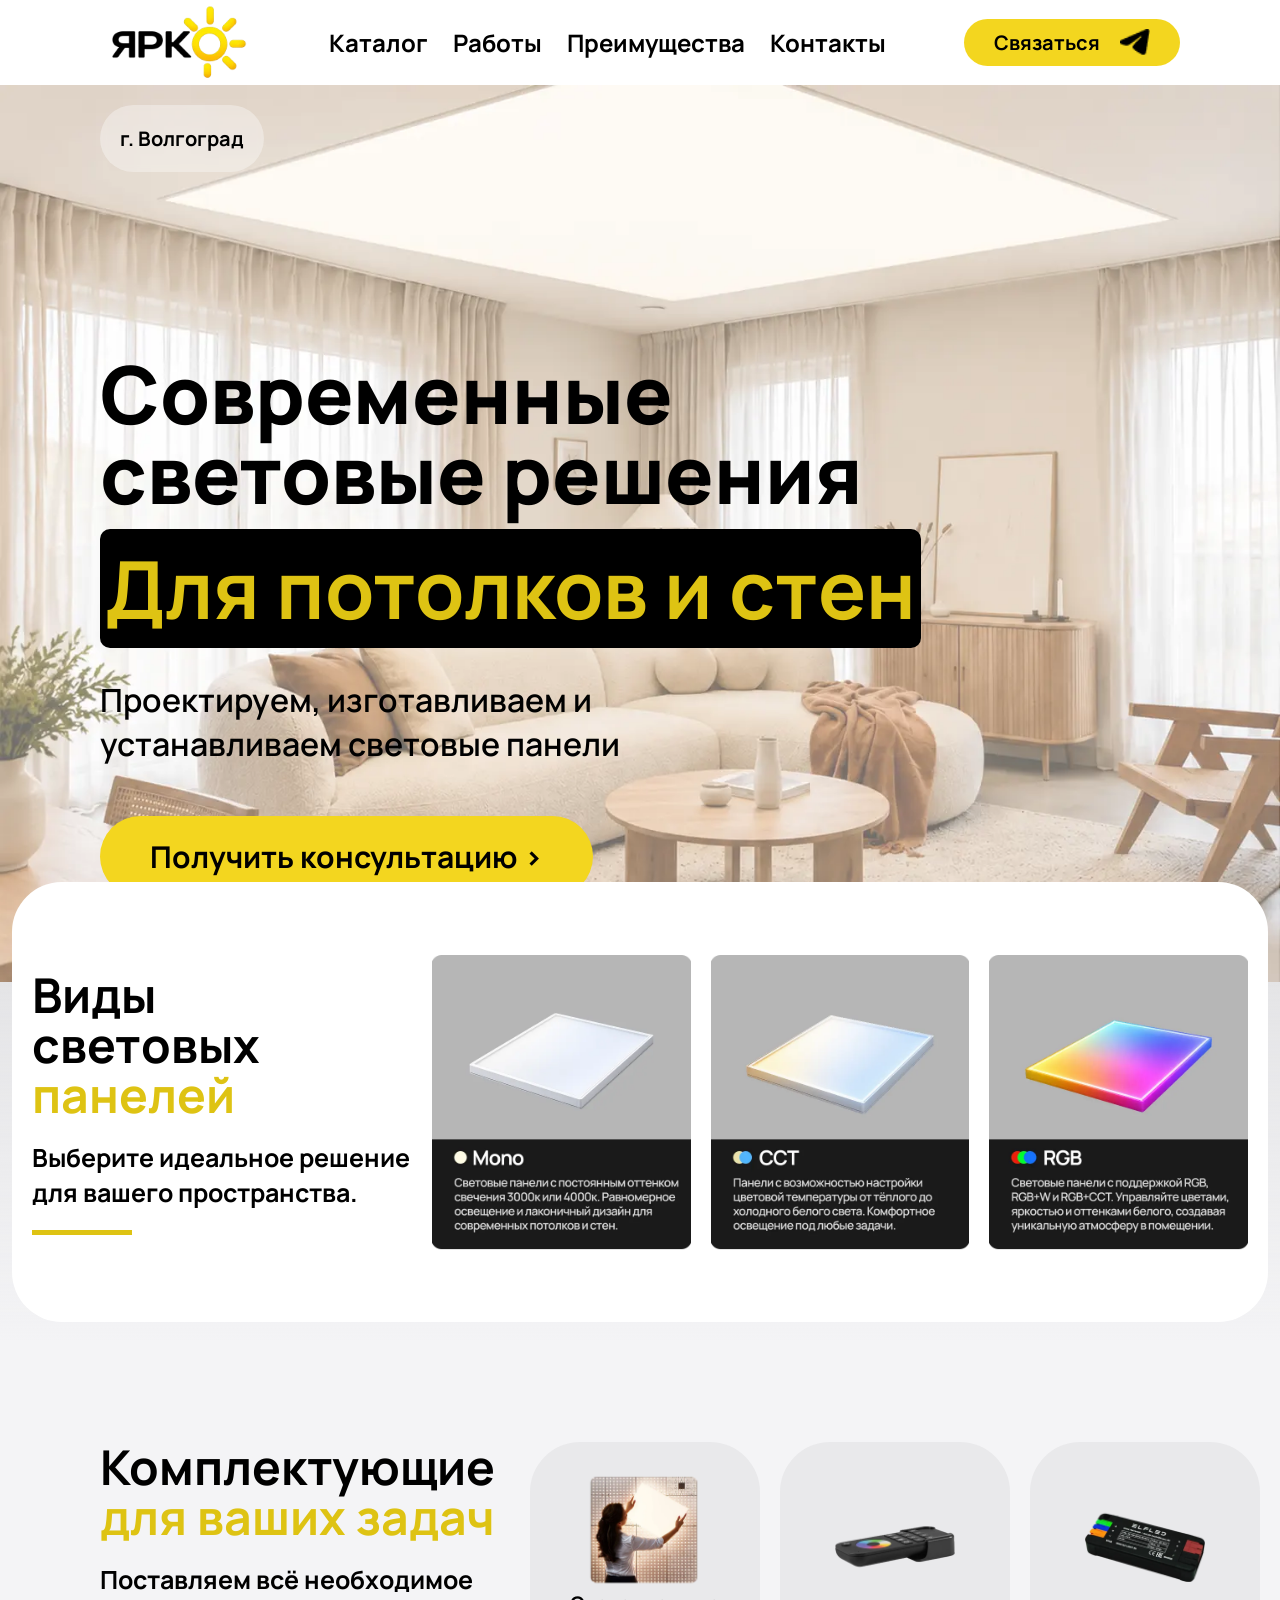
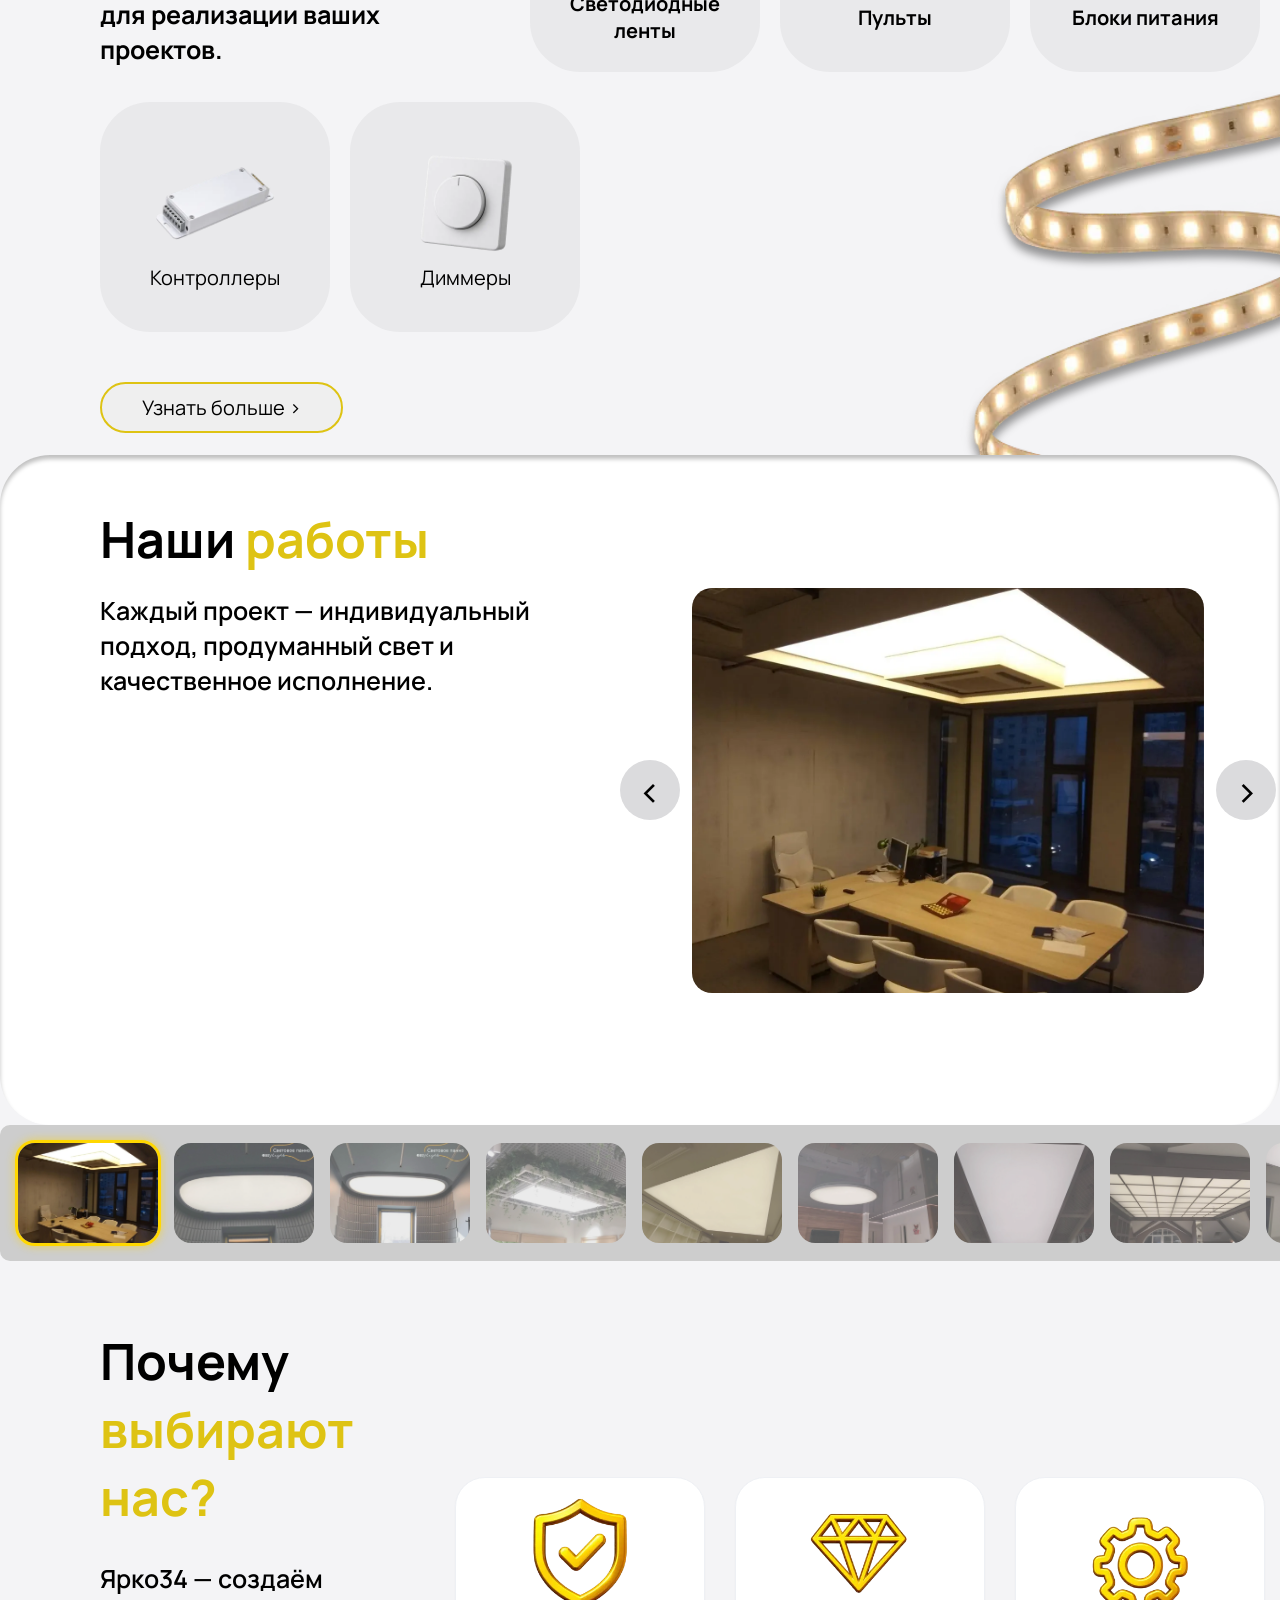
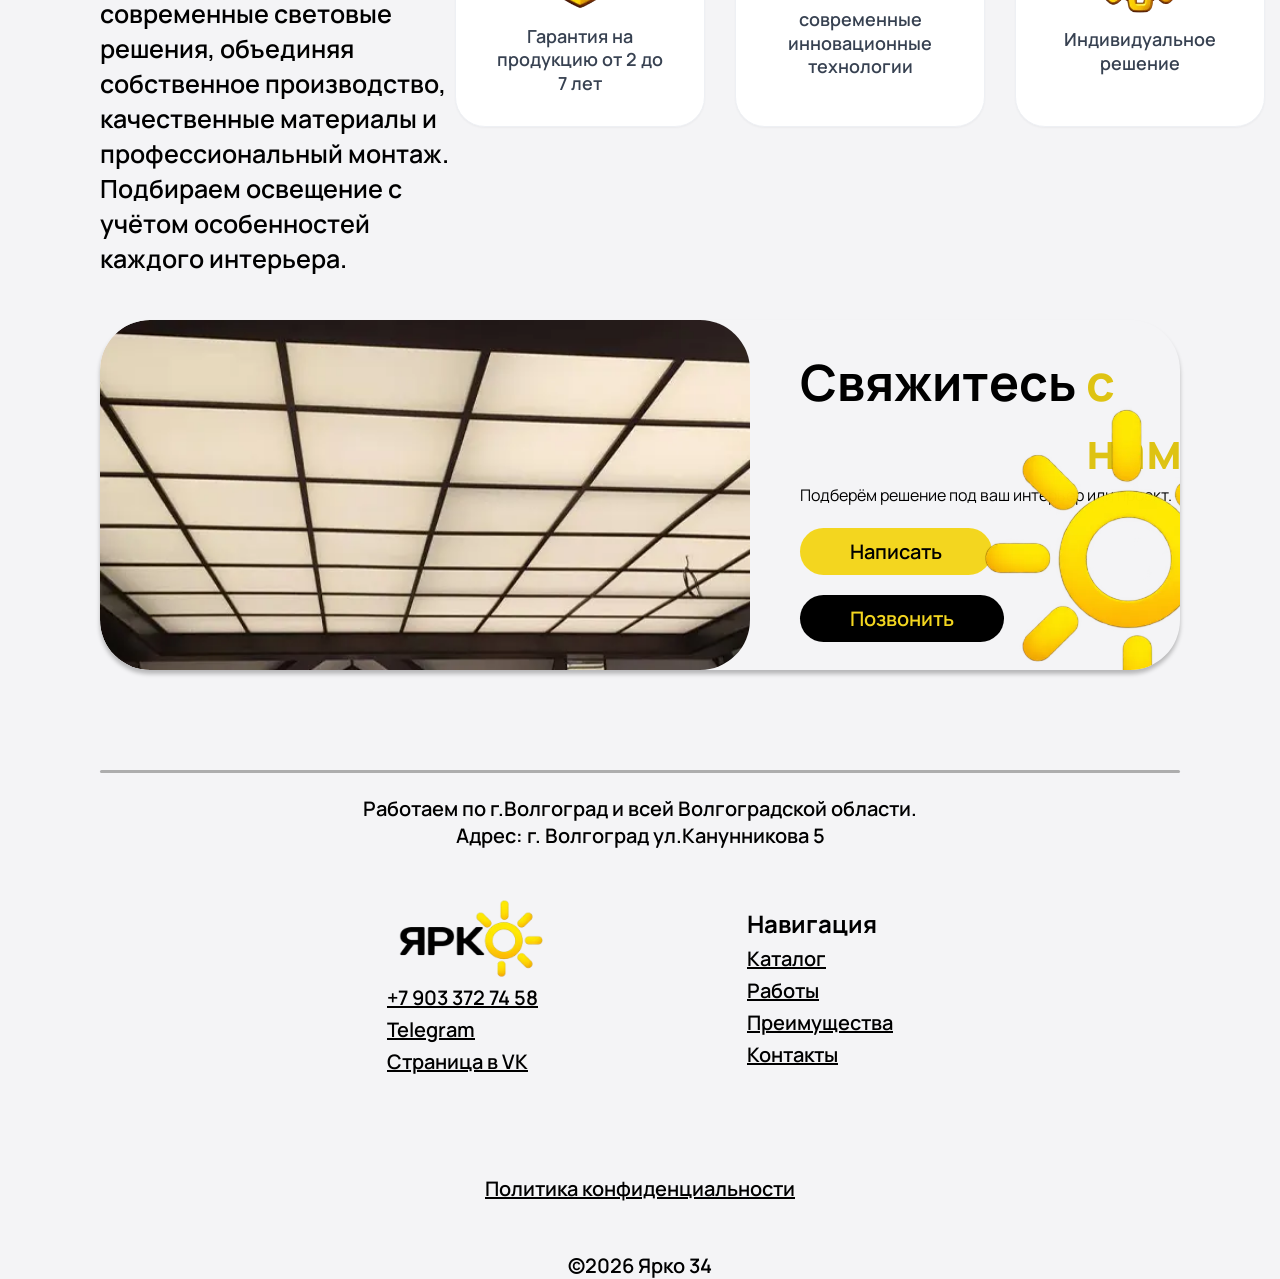
==== commit 81dfff92: "Add files via upload" ====
--- a/index.html
+++ b/index.html
@@ -108,7 +108,7 @@
 
         <div class="cardLine">
             <div class="card">
-                <img src="mamka/card/lenta.webp" alt="">
+                <img src="mamka/card/lenta.webp" alt="" style="border-radius: 10px;">
                 <p>Светодиодные ленты</p>
             </div>
             <div class="card">
--- a/css/style.css
+++ b/css/style.css
@@ -218,7 +218,7 @@
 
 .cardLine{display: flex;}
 
-.card img{width: 120px;}
+.card img{width: 120px; }
 
 .card{
     margin-right: 20px;
